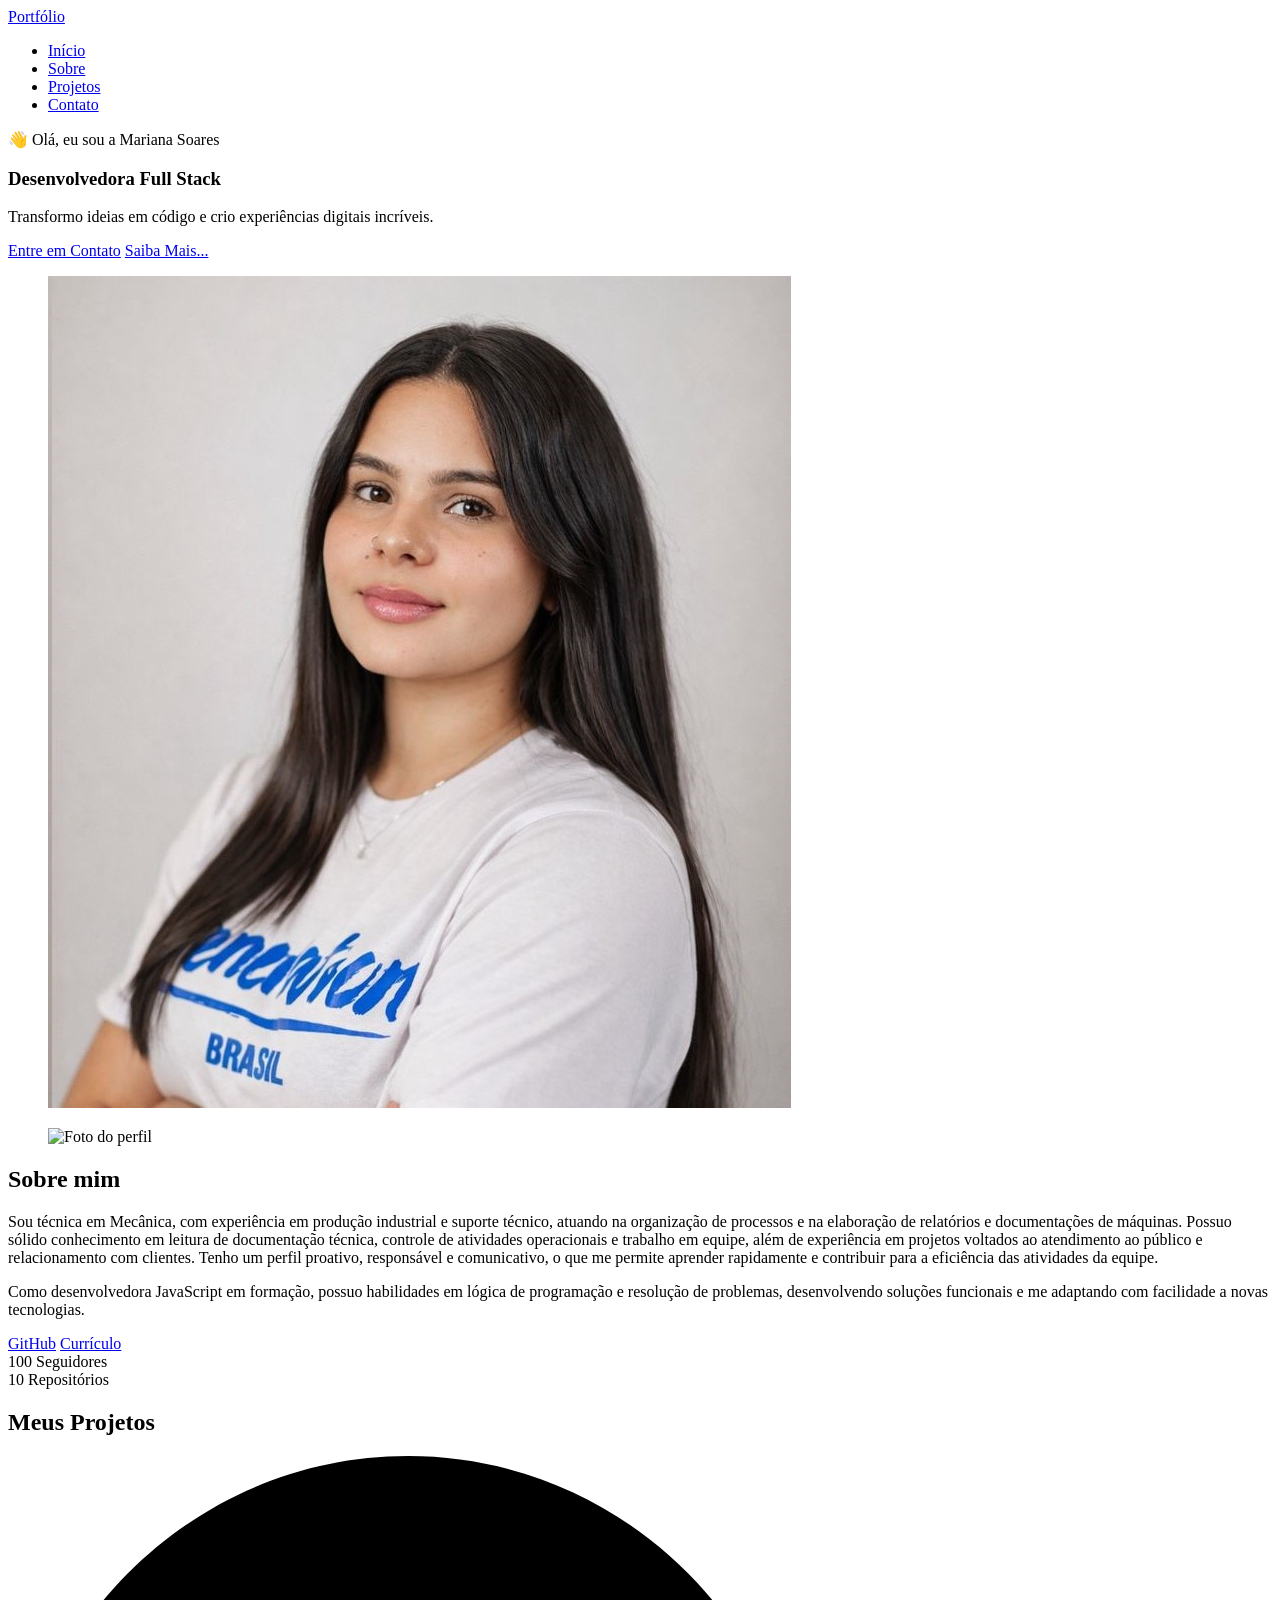
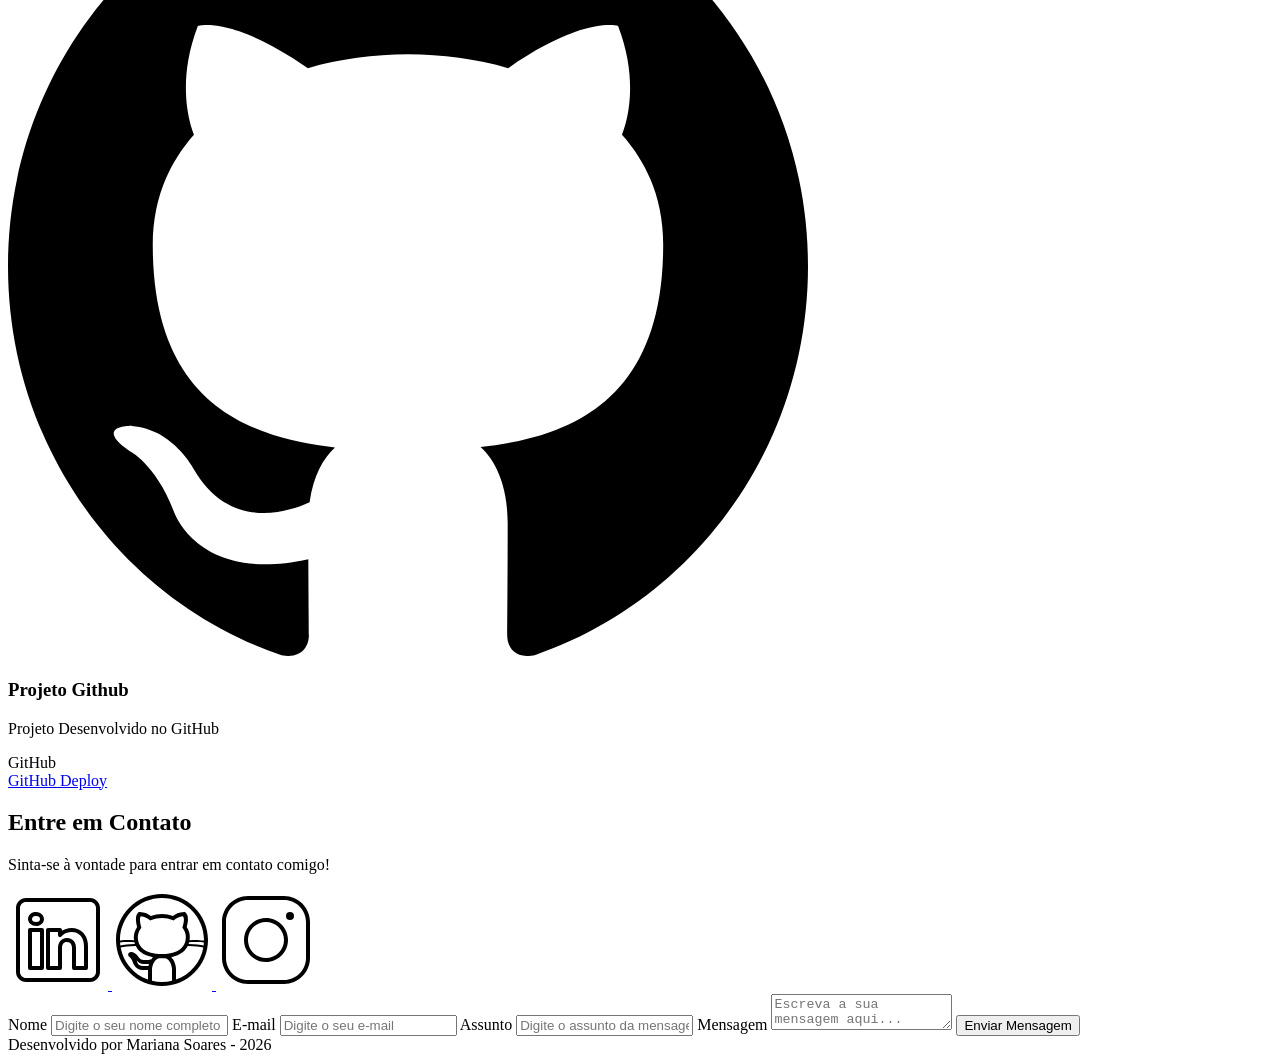
==== index.html @ 64eb54e9 "Portifólio 2026 - 24/04" ====
<!DOCTYPE html>
<html lang="pt-br">

<head>

    <meta charset="UTF-8">
    <meta name="viewport" content="width=device-width, initial-scale=1.0">
    <meta name="author" content="Mariana Soares">
    <meta name="description" content="Portfólio da Mariana Soares, 
                desenvolvedora Full Stack especializada em criar experiências 
                digitais incríveis. Conheça meus projetos e entre em contato.">
    <meta name="robots" content="index, follow">

    <link rel="icon" type="image/svg+xml" href="./assets/img/favicon.svg">

    <title>Portfólio Generation Brasil</title>
</head>

<body>
    <!-- Cabeçalho da Página (header) -->
    <header>

        <div class="menu-content">

            <!-- TÍTULO -->
            <a href="index.html" id="titulo">Portfólio</a>

            <!-- MENU -->
            <nav>
                <ul class="menu-list">
                    <li><a href="#hero">Início</a></li>
                    <li><a href="#about">Sobre</a></li>
                    <li><a href="#projects">Projetos</a></li>
                    <li><a href="#contact">Contato</a></li>
                </ul>
            </nav>

        </div>

    </header>

    <!-- Seção Principal da Página (main) -->
    <main>

        <!-- Seção de Boas vindas -->
        <section id="hero" class="section-container hero-container">

            <!-- BOAS VINDAS -->
            <article class="hero-content">

                <span>👋 Olá, eu sou a Mariana Soares</span>
                <h1>Desenvolvedora Full Stack</h1>
                <p>Transformo ideias em código e crio experiências digitais incríveis.</p>

                <div class="buttons-container">
                    <a href="#contact" class="botao">Entre em Contato</a>
                    <a href="#about" class="botao-outline">Saiba Mais...</a>
                </div>

            </article>

            <!-- IMAGEM -->
            <figure class="hero-image">
                <img src="assets/img/Mariana-Bootcamp.jpg" alt="Foto da autora." class="float-animation">
            </figure>

        </section>

        <!-- Seção Sobre o autor -->
        <section id="about" class="section-container about-container">

            <figure class="about-image">
                <img src="./assets/img/avatar_dev_man.svg" alt="Foto do perfil">
            </figure>

            <article class="about-content">
                <h2>Sobre mim</h2>
                <p>Sou técnica em Mecânica, com experiência em produção industrial e suporte técnico, 
                    atuando na organização de processos e na elaboração de relatórios e documentações de máquinas. 
                    Possuo sólido conhecimento em leitura de documentação técnica, controle de atividades operacionais 
                    e trabalho em equipe, além de experiência em projetos voltados ao atendimento ao público 
                    e relacionamento com clientes. Tenho um perfil proativo, responsável e comunicativo, o que me permite aprender rapidamente 
                    e contribuir para a eficiência das atividades da equipe. </p>
                <p>Como desenvolvedora JavaScript em formação, possuo habilidades em lógica de programação e resolução de problemas, 
                    desenvolvendo soluções funcionais e me adaptando com facilidade a novas tecnologias.</p>

                <div class="about-buttons-data">
                    <div class="buttons-container">
                        <a href="https://github.com/maariana-gen" target="_blank" class="botao">GitHub</a>
                        <a href="https://drive.google.com/file/d/15I9Diwo6S3_O7JIfQJbo1iw1NLDe_hj6/view?usp=sharing" target="_blank" class="botao-outline">Currículo</a>
                    </div>

                    <div class="data-container">
                        <div class="data-item">
                            <span class="data-number">100</span>
                            <span class="data-label">Seguidores</span>
                        </div>
                        <div class="data-item">
                            <span class="data-number">10</span>
                            <span class="data-label">Repositórios</span>
                        </div>
                    </div>
                </div>
            </article>

        </section>

        <!-- Seção Projetos do autor -->
        <section id="projects" class="section-container projects-container">
            <h2>Meus Projetos</h2>

            <!-- Swiper Container -->
            <div class="swiper projects-swiper">
                <div class="swiper-wrapper">
                    <div class="swiper-slide">

                        <article class="project-card">
                            <div class="project-image">
                                <img src="./assets/icons/languages/github.svg" alt="Ícone GitHub" />
                            </div>

                            <div class="project-content">
                                <h3>Projeto Github</h3>
                                <p>Projeto Desenvolvido no GitHub</p>
                                <div class="project-tags">
                                    <span class="tag">GitHub</span>
                                </div>
                                <div class="project-buttons">
                                    <a href="https://github.com/maariana-gen" target="_blank" class="botao botao-sm">
                                        GitHub
                                    </a>
                                    <a href="#" target="_blank" class="botao-outline botao-sm">
                                        Deploy
                                    </a>
                                </div>
                            </div>

                        </article>
                    </div>
                </div>

                <!-- Botões de navegação -->
                <div class="swiper-button-next"></div>
                <div class="swiper-button-prev"></div>

                <!-- Paginação -->
                <div class="swiper-pagination"></div>
            </div>
        </section>

        <!-- Seção Formulário de Contato e Redes Sociais -->
        <section id="contact" class="section-container contact-container">

            <!-- REDES SOCIAIS -->
            <article class="contact-info">
                <h2>Entre em Contato</h2>
                <p>Sinta-se à vontade para entrar em contato comigo!</p>

                <div class="social-container">
                    <a href="https://www.linkedin.com/in/mariana-de-oliveira-soares-66b500315?utm_source=share_via&utm_content=profile&utm_medium=member_ios" target="_blank" class="social-icon" aria-label="LinkedIn">
                        <img src="./assets/icons/social/linkedin.svg" alt="Link para o Linkedin">
                    </a>
                    <a href="https://github.com/maariana-gen" target="_blank" class="social-icon" aria-label="GitHub">
                        <img src="./assets/icons/social/github.svg" alt="Link para o GitHub">
                    </a>
                    <a href="#" target="_blank" class="social-icon" aria-label="Instagram">
                        <img src="./assets/icons/social/instagram.svg" alt="Link para o Instagram">
                    </a>
                </div>
            </article>

            <!-- FORMULÁRIO -->
            <form id="formulario">

                <label for="nome">Nome</label>
                <input id="nome" name="nome" type="text" placeholder="Digite o seu nome completo">
                <span id="erro-nome"></span>

                <label for="email">E-mail</label>
                <input id="email" name="email" type="text" placeholder="Digite o seu e-mail">
                <span id="erro-email"></span>

                <label for="assunto">Assunto</label>
                <input id="assunto" name="assunto" type="text" placeholder="Digite o assunto da mensagem">
                <span id="erro-assunto"></span>

                <label for="mensagem">Mensagem</label>
                <textarea id="mensagem" name="mensagem" placeholder="Escreva a sua mensagem aqui..."></textarea>
                <span id="erro-mensagem"></span>

                <button class="botao" type="submit">Enviar Mensagem</button>
            </form>

        </section>

    </main>

    <!-- Rodapé da Página (footer) -->
    <footer>
        Desenvolvido por Mariana Soares - 2026
    </footer>

</body>

</html>
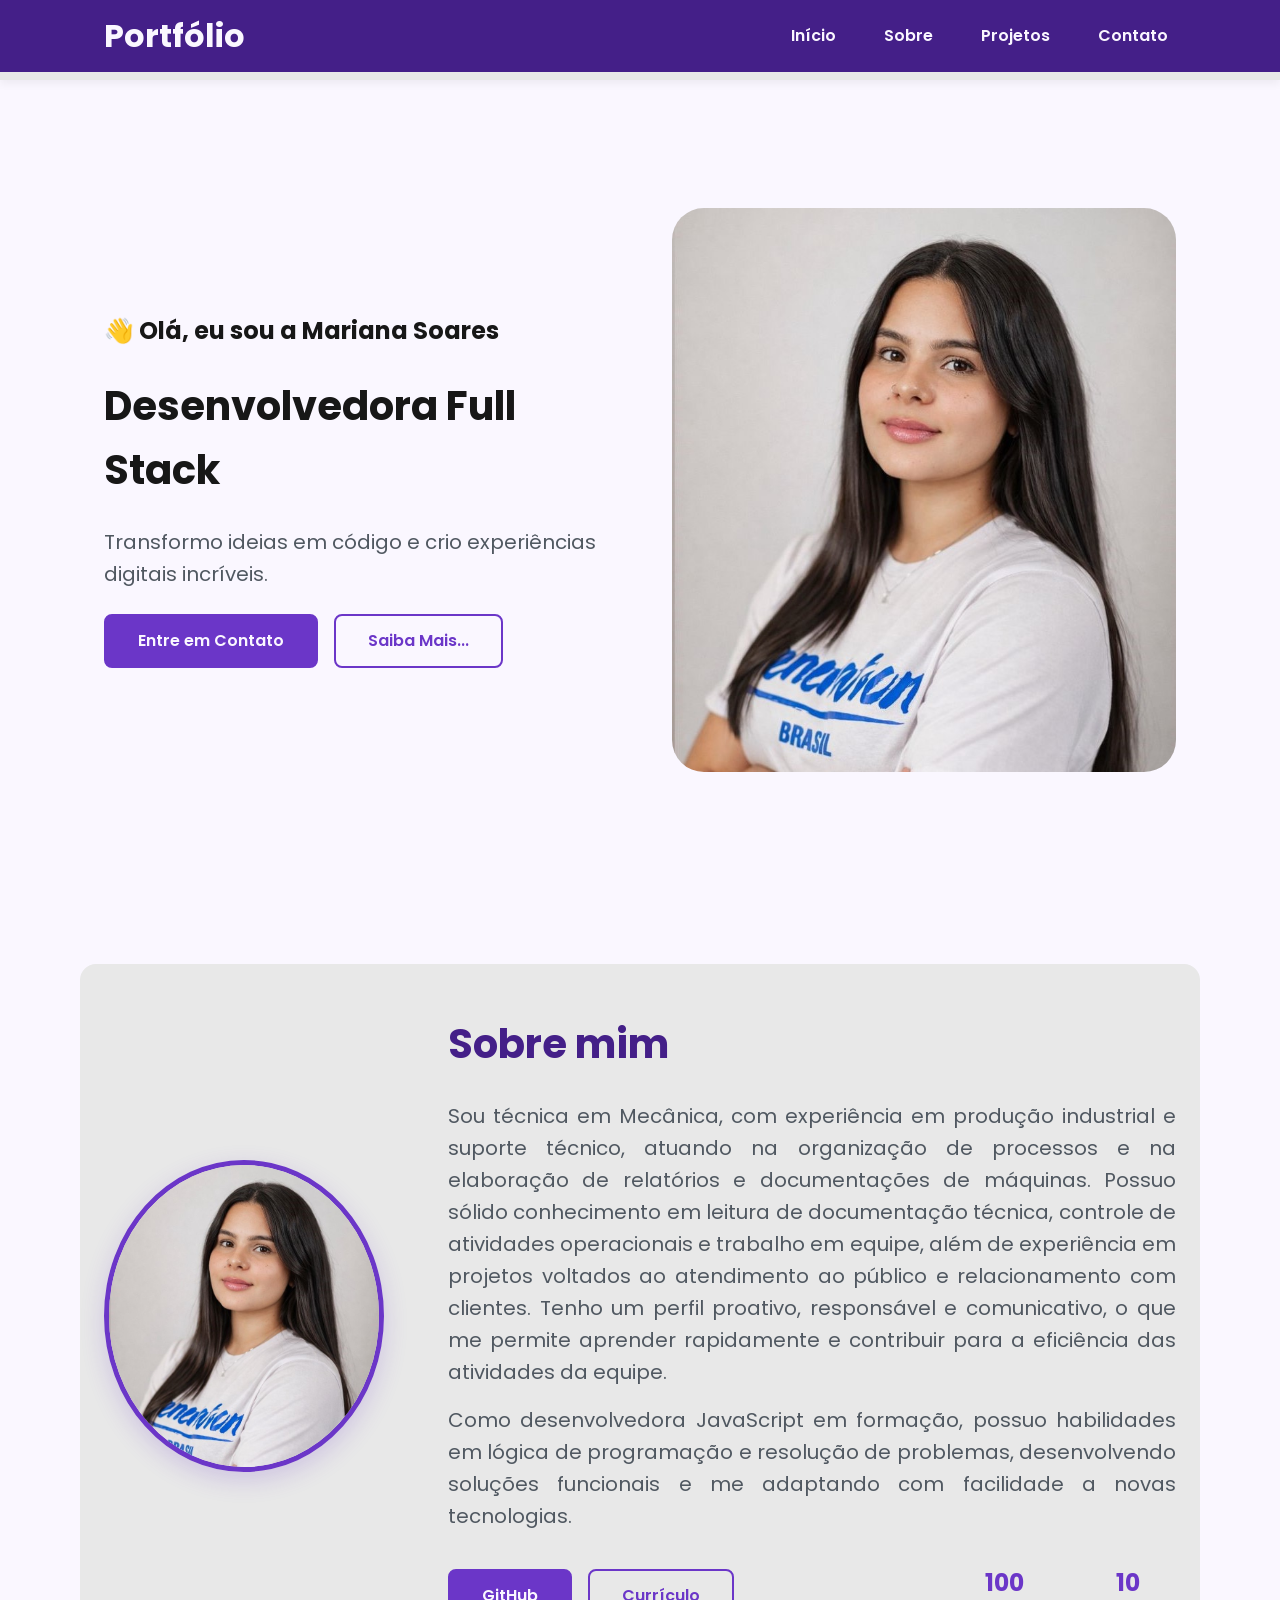
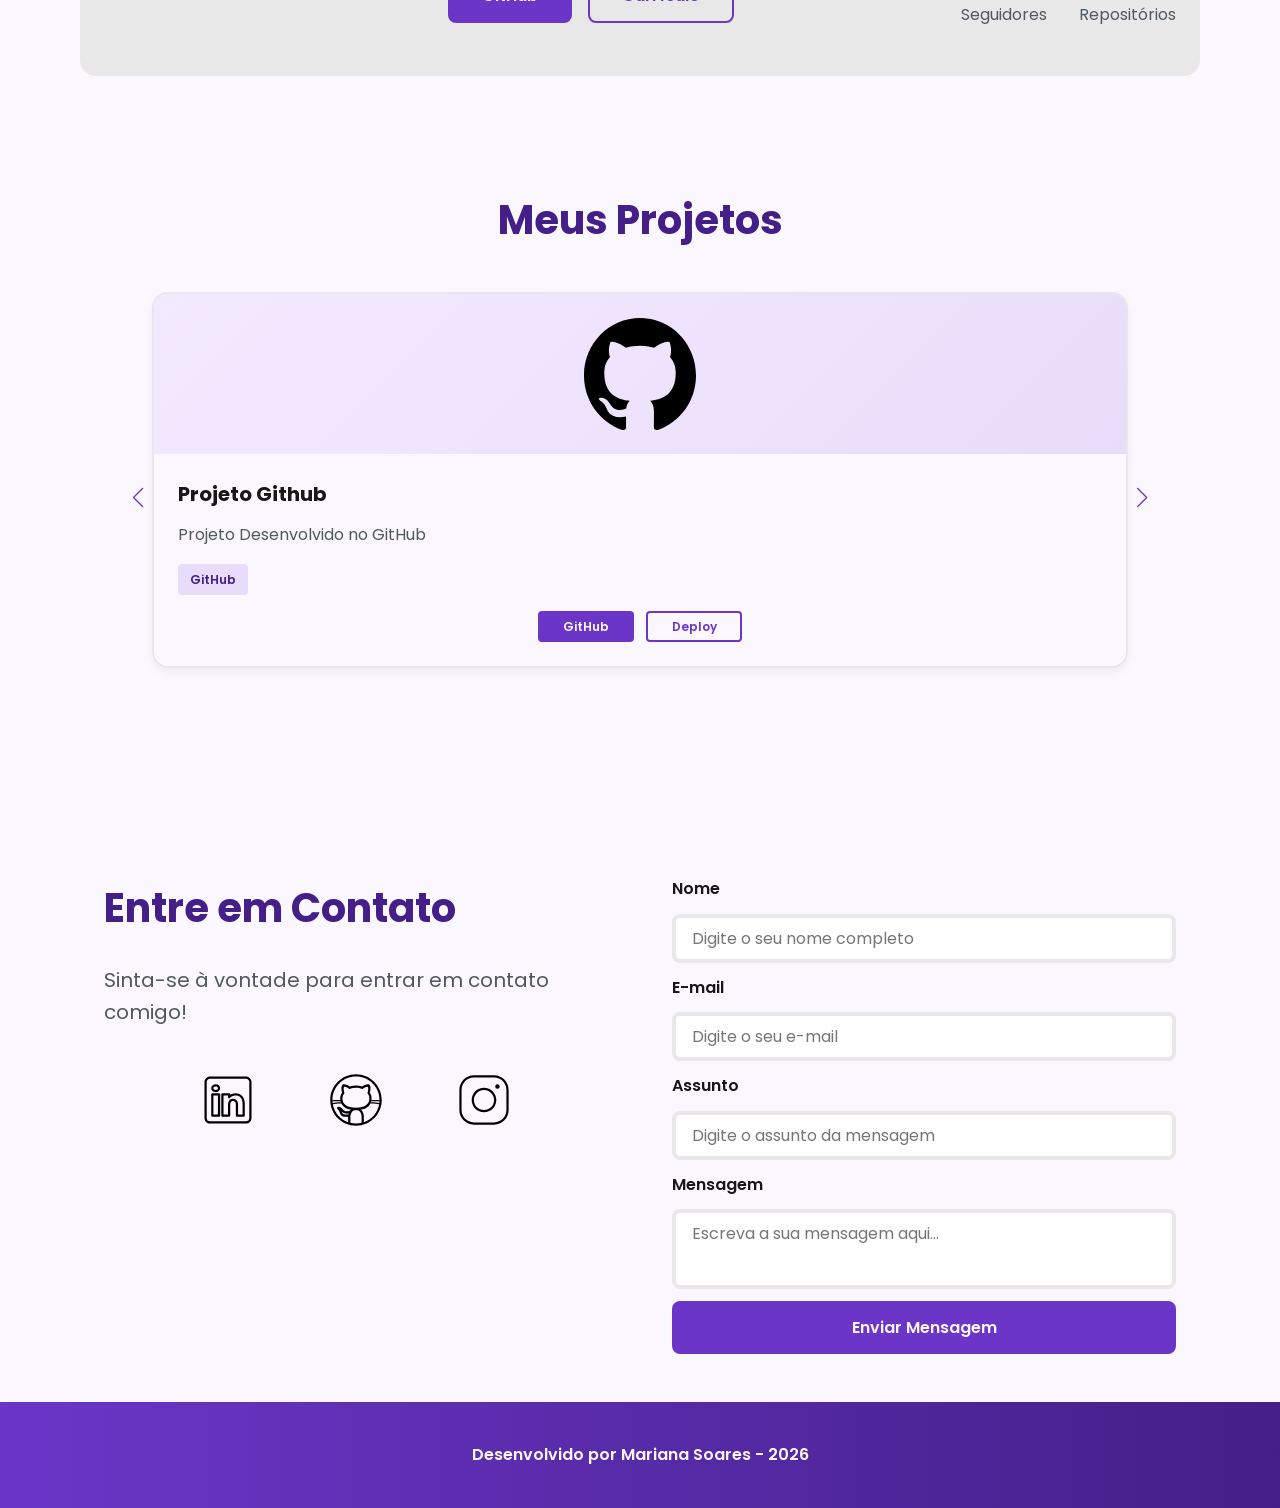
==== commit 0b5bc67d: "Implementação de CSS - 28/04" ====
--- a/index.html
+++ b/index.html
@@ -2,6 +2,13 @@
 <html lang="pt-br">
 
 <head>
+
+    <!-- Fontes do Google -->
+    <link rel="preconnect" href="https://fonts.googleapis.com">
+    <link rel="preconnect" href="https://fonts.gstatic.com" crossorigin>
+     
+    <!-- Fonte do Google - Poppins -->
+    <link href="https://fonts.googleapis.com/css2?family=Poppins&display=swap" rel="stylesheet">
 
     <meta charset="UTF-8">
     <meta name="viewport" content="width=device-width, initial-scale=1.0">
@@ -12,6 +19,12 @@
     <meta name="robots" content="index, follow">
 
     <link rel="icon" type="image/svg+xml" href="./assets/img/favicon.svg">
+
+    <!-- SWIPER CSS -->
+    <link rel="stylesheet" href="https://cdn.jsdelivr.net/npm/swiper@11/swiper-bundle.min.css"> 
+
+    <!-- Link para a Folha de Estilo da Página - CSS -->
+    <link rel="stylesheet" href="./assets/css/style.css">
 
     <title>Portfólio Generation Brasil</title>
 </head>
@@ -70,7 +83,7 @@
         <section id="about" class="section-container about-container">
 
             <figure class="about-image">
-                <img src="./assets/img/avatar_dev_man.svg" alt="Foto do perfil">
+                <img src="./assets/img/Mariana-Bootcamp.jpg" alt="Foto do perfil">
             </figure>
 
             <article class="about-content">
--- a/assets/css/style.css
+++ b/assets/css/style.css
@@ -0,0 +1,1031 @@
+/* RESET DO NAVEGADOR */
+* {
+    margin: 0;
+    padding: 0;
+    box-sizing: border-box;
+    font-family: 'Poppins', sans-serif;
+    font-weight: 400;
+    text-decoration: none;
+    outline: none;
+}
+
+/* VARIÁVEIS */
+:root {
+    /* Paleta de Cores - Purple */
+    --purple-50: #f4eaff;
+    --purple-100: #e9dcfa;
+    --purple-200: #cdb3f0;
+    --purple-300: #b186e5;
+    --purple-400: #9460db;
+    --purple-500: #6b36c8;
+    --purple-600: #5b2ca0;
+    --purple-700: #4c2177;
+    --purple-800: #441f88;
+    --purple-900: #2a0e4d;
+    --purple-950: #1a0730;
+
+    /* Cores Neutras */
+    --gray-200: #e8e8e8;
+    --gray-400: #505861;
+    --black: #171717;
+    --white: #FAF7FF;
+
+    /* Cores de Estado */
+    --error: #e63946;
+
+    /* Sombras */
+    --shadow-sm: 0 0.25rem 0.5rem rgba(0, 0, 0, 0.05);
+    --shadow-md: 0 0.25rem 0.75rem rgba(107, 54, 200, 0.3);
+    --shadow-lg: 0 0.5rem 1.5rem rgba(107, 54, 200, 0.2);
+
+    /* Espaçamentos */
+    --spacing-xs: 0.5rem;
+    --spacing-sm: 1rem;
+    --spacing-md: 1.5rem;
+    --spacing-lg: 2rem;
+    --spacing-xl: 3rem;
+    --spacing-2xl: 4rem;
+
+    /* Tamanhos de Fonte */
+    --text-sm: 0.75rem;
+    --text-base: 1rem;
+    --text-lg: 1.25rem;
+    --text-xl: 1.5rem;
+    --text-2xl: 2rem;
+    --text-3xl: 2.5rem;
+
+    /* Border Radius */
+    --radius-sm: 0.25rem;
+    --radius-md: 0.5rem;
+    --radius-lg: 1rem;
+    --radius-xl: 2rem;
+    --radius-full: 50%;
+
+    /* Animação Padrão */
+    --transition-default: all 0.3s ease;
+}
+
+/* CONFIGURAÇÕES BÁSICAS */
+html {
+    scroll-behavior: smooth;
+}
+
+body {
+    display: flex;
+    flex-direction: column;
+    min-height: 100vh;
+    background-color: var(--white);
+    line-height: 1.6;
+    color: var(--black);
+}
+
+main {
+    flex: 1;
+}
+
+/* SEÇÕES - BASE COMUM */
+.section-container {
+    max-width: 70rem;
+    margin: 0 auto;
+    padding: var(--spacing-xl) var(--spacing-md);
+    scroll-margin-top: 6rem;
+}
+
+/* BOTÕES */
+
+/* Container para botões*/
+.buttons-container {
+    display: flex;
+    gap: var(--spacing-sm);
+}
+
+/* Base comum para todos os botões*/
+.botao,
+.botao-outline {
+    display: inline-block;
+    padding: 0.75rem 2rem;
+    border: 0.15rem solid transparent;
+    border-radius: var(--radius-md);
+    font-size: var(--text-base);
+    font-weight: 600;
+    text-align: center;
+    cursor: pointer;
+    transition: var(--transition-default);
+}
+
+/* Botão preenchido (primário) */
+.botao {
+    border-color: var(--purple-500);
+    background-color: var(--purple-500);
+    color: var(--white);
+}
+
+.botao:hover {
+    border-color: var(--purple-800);
+    background-color: var(--purple-800);
+    box-shadow: var(--shadow-md);
+    transform: translateY(-0.25rem);
+}
+
+/* Botão outline (secundário) */
+.botao-outline {
+    border-color: var(--purple-500);
+    background-color: transparent;
+    color: var(--purple-500);
+}
+
+.botao-outline:hover {
+    border-color: var(--purple-500);
+    background-color: var(--purple-500);
+    color: var(--white);
+    transform: translateY(-0.25rem);
+}
+
+/* Modificador para botões pequenos (usado em projetos) */
+.botao.botao-sm,
+.botao-outline.botao-sm {
+    min-width: 6rem;
+    padding: 0.25rem var(--spacing-sm);
+    border-width: 0.125rem;
+    border-radius: 0.25rem;
+    font-size: var(--text-sm);
+}
+
+/* SEÇÃO HEADER - CABEÇALHO E MENU */
+header {
+    position: sticky;
+    top: 0;
+    z-index: 1000;
+    width: 100%;
+    height: 5rem;
+    border-bottom: var(--spacing-xs) solid var(--gray-200);
+    background-color: var(--purple-800);
+    box-shadow: var(--shadow-sm);
+}
+
+header a {
+    font-weight: 600;
+    color: var(--white);
+    transition: color 0.3s ease;
+}
+
+header a:hover {
+    color: var(--purple-100);
+}
+
+#titulo {
+    font-size: var(--text-2xl);
+    font-weight: 700;
+}
+
+.menu-content {
+    display: flex;
+    justify-content: space-between;
+    align-items: center;
+    max-width: 70rem;
+    height: 100%;
+    margin: 0 auto;
+    padding: 0 var(--spacing-md);
+}
+
+.menu-list {
+    display: flex;
+    gap: var(--spacing-lg);
+    list-style: none;
+}
+
+.menu-list a {
+    padding: var(--spacing-xs);
+}
+
+/* SEÇÃO HERO */
+.hero-container {
+    display: flex;
+    align-items: center;
+    gap: var(--spacing-2xl);
+    min-height: calc(100vh - 5rem);
+}
+
+.hero-content {
+    display: flex;
+    flex: 1;
+    flex-direction: column;
+    gap: var(--spacing-md);
+}
+
+.hero-content span {
+    font-size: var(--text-xl);
+    font-weight: 700;
+}
+
+.hero-content h1 {
+    font-size: var(--text-3xl);
+    font-weight: 700;
+}
+
+.hero-content p,
+.about-content p,
+.contact-info p {
+    font-size: var(--text-lg);
+    color: var(--gray-400);
+}
+
+.hero-image {
+    display: flex;
+    flex: 1;
+    justify-content: center;
+}
+
+.hero-image img {
+    width: 100%;
+    max-width: 100%;
+    border-radius: var(--radius-xl);
+}
+
+/* Animação flutuante */
+@keyframes float {
+    0%,
+    100% {
+        transform: translateY(0);
+    }
+
+    50% {
+        transform: translateY(-1.25rem);
+    }
+}
+
+.float-animation {
+    animation: float 3s ease-in-out infinite;
+}
+
+/* SEÇÃO ABOUT */
+.about-container {
+    display: flex;
+    align-items: center;
+    gap: var(--spacing-2xl);
+    margin: var(--spacing-2xl) auto;
+    border-radius: var(--radius-lg);
+    background-color: var(--gray-200);
+}
+
+.about-image {
+    flex: 0 0 17.5rem;
+}
+
+.about-image img {
+    width: 100%;
+    border: 0.35rem solid var(--purple-500);
+    border-radius: var(--radius-full);
+    box-shadow: var(--shadow-lg);
+}
+
+.about-content h2,
+.projects-container h2,
+.contact-info h2 {
+    margin-bottom: var(--spacing-md);
+    font-size: var(--text-3xl);
+    font-weight: 700;
+    color: var(--purple-800);
+}
+
+.about-content p {
+    margin-bottom: var(--spacing-sm);
+    text-align: justify;
+}
+
+.about-buttons-data {
+    display: flex;
+    justify-content: space-between;
+    align-items: center;
+    gap: var(--spacing-lg);
+    margin-top: var(--spacing-lg);
+}
+
+.about-buttons-data .botao {
+    margin-right: auto;
+}
+
+.data-container {
+    display: flex;
+    gap: var(--spacing-lg);
+    margin-top: 0;
+}
+
+.data-item {
+    display: flex;
+    flex-direction: column;
+    align-items: center;
+}
+
+.data-number {
+    font-size: var(--text-xl);
+    font-weight: 700;
+    text-align: center;
+    color: var(--purple-500);
+}
+
+.data-label {
+    font-size: var(--text-base);
+    text-align: center;
+    color: var(--gray-400);
+}
+
+/* SEÇÃO PROJECTS */
+.projects-container {
+    scroll-margin-top: 3rem;
+    margin: var(--spacing-2xl) auto;
+    text-align: center;
+}
+
+.projects-swiper {
+    position: relative;
+    width: 100%;
+    padding: var(--spacing-sm) var(--spacing-xl) var(--spacing-xl);
+    overflow: hidden;
+}
+
+/* Card de projetos */
+.project-card {
+    display: flex;
+    flex-direction: column;
+    width: 100%;
+    height: 100%;
+    border: 0.15rem solid var(--gray-200);
+    border-radius: var(--radius-lg);
+    background-color: var(--white);
+    box-shadow: var(--shadow-sm);
+    overflow: hidden;
+    transition: var(--transition-default);
+}
+
+.project-card:hover {
+    box-shadow: var(--shadow-lg);
+}
+
+.project-image {
+    display: flex;
+    align-items: center;
+    justify-content: center;
+    width: 100%;
+    height: 10rem;
+    background: linear-gradient(135deg, var(--purple-50) 0%, var(--purple-100) 100%);
+}
+
+.project-image img {
+    width: 75%;
+    height: 75%;
+    max-width: 7rem;
+    max-height: 7rem;
+    object-fit: contain;
+    transition: transform 0.3s ease;
+}
+
+.project-content {
+    display: flex;
+    flex: 1;
+    flex-direction: column;
+    padding: var(--spacing-md);
+    text-align: left;
+}
+
+.project-content h3 {
+    margin-bottom: 0.75rem;
+    font-size: var(--text-lg);
+    font-weight: 700;
+}
+
+.project-content p {
+    flex: 1;
+    margin-bottom: var(--spacing-sm);
+    font-size: var(--text-base); 
+    color: var(--gray-400);
+}
+
+/* Tags de Tecnologias */
+.project-tags {
+    display: flex;
+    flex-wrap: wrap;
+    gap: var(--spacing-xs);
+}
+
+.tag {
+    padding: 0.375rem 0.75rem;
+    border-radius: var(--radius-sm);
+    background-color: var(--purple-100);
+    font-size: var(--text-sm);
+    font-weight: 600;
+    color: var(--purple-800);
+}
+
+/* Container - Botões do Card */
+.project-buttons {
+    display: flex;
+    justify-content: center;
+    align-items: center;
+    gap: 0.75rem;
+    margin-top: var(--spacing-sm);
+}
+
+/* SEÇÃO PROJECTS - CARROSSEL (SWIPER) */
+.swiper-wrapper {
+    align-items: stretch;
+}
+
+.swiper-slide {
+    display: flex;
+    height: auto;
+}
+
+/* Botões do Swiper (navegação) */
+.swiper-button-next,
+.swiper-button-prev {
+    width: 3rem;
+    height: 3rem;
+}
+
+.swiper-button-next:after,
+.swiper-button-prev:after {
+    font-size: var(--text-lg);
+    color: var(--purple-500);
+}
+
+.swiper-button-next:hover:after,
+.swiper-button-prev:hover:after {
+    color: var(--purple-800);
+}
+
+/* Indicadores de paginação */
+.swiper-pagination-bullet {
+    width: 0.75rem;
+    height: 0.75rem;
+    background-color: var(--gray-200);
+    opacity: 1;
+}
+
+.swiper-pagination-bullet-active {
+    width: var(--spacing-lg);
+    border-radius: var(--radius-sm);
+    background-color: var(--purple-500);
+}
+
+/* SEÇÃO CONTACT */
+.contact-container {
+    display: grid;
+    grid-template-columns: 1fr 1fr;
+    gap: var(--spacing-2xl);
+}
+
+/* Redes Sociais */
+.contact-info h2 {
+    margin-bottom: var(--spacing-md);
+}
+
+.contact-info p {
+    margin-bottom: var(--spacing-lg);
+}
+
+.social-container {
+    display: flex;
+    justify-content: center;
+    gap: var(--spacing-xl);
+}
+
+.social-icon {
+    width: 5rem;
+    height: 5rem;
+    padding: 0.75rem;
+    border-radius: var(--radius-md);
+    transition: var(--transition-default);
+}
+
+.social-icon img {
+    width: 100%;
+    filter: brightness(0) saturate(100%);
+    transition: filter 0.3s ease;
+}
+
+.social-icon:hover img {
+    filter: brightness(0) 
+            saturate(100%) 
+            invert(42%) 
+            sepia(93%) 
+            saturate(1352%) 
+            hue-rotate(243deg) 
+            brightness(79%) 
+            contrast(91%);
+}
+
+/* Formulário */
+form {
+    display: flex;
+    flex-direction: column;
+    gap: 0.75rem;
+}
+
+form label {
+    font-size: var(--text-base);
+    font-weight: 600;
+}
+
+form input,
+form textarea {
+    width: 100%;
+    padding: 0.5rem var(--spacing-sm);
+    border: 0.25rem solid var(--gray-200);
+    border-radius: var(--radius-md);
+    font-family: inherit;
+    font-size: var(--text-base);
+    transition: border-color 0.3s ease;
+}
+
+form input:focus,
+form textarea:focus {
+    border-color: var(--purple-500);
+    outline: none;
+}
+
+form textarea {
+    min-height: 5rem;
+    resize: none;
+}
+
+form span {
+    margin-top: -0.75rem;
+    font-size: var(--text-sm);
+    color: var(--error);
+}
+
+/* SEÇÃO FOOTER - RODAPÉ */
+footer {
+    padding: 2.5rem;
+    background: linear-gradient(to right, var(--purple-500), var(--purple-800));
+    font-weight: 600;
+    text-align: center;
+    color: var(--white);
+}
+
+/* PÁGINA SUCCESS */
+.success-container {
+    display: flex;
+    flex-direction: column;
+    justify-content: center;
+    align-items: center;
+    width: 100%;
+    min-height: calc(100vh - 12.5rem);
+    padding: var(--spacing-xl) var(--spacing-md);
+}
+
+.success-content {
+    display: flex;
+    flex-direction: column;
+    align-items: center;
+    gap: var(--spacing-md);
+    max-width: 37.5rem;
+    text-align: center;
+}
+
+.success-content h1 {
+    font-size: var(--text-3xl);
+    font-weight: 700;
+    color: var(--purple-800);
+}
+
+.success-content h2 {
+    font-size: var(--text-lg);
+    color: var(--gray-400);
+}
+
+.success-icon {
+    display: flex;
+    align-items: center;
+    justify-content: center;
+    width: 7.5rem;
+    height: 7.5rem;
+    border-radius: var(--radius-full);
+    background-color: var(--purple-100);
+}
+
+.success-icon img {
+    width: 6rem;
+    height: 6rem;
+    filter: brightness(0) 
+            saturate(100%) 
+            invert(11%) 
+            sepia(69%) 
+            saturate(3759%) 
+            hue-rotate(256deg) 
+            brightness(101%) 
+            contrast(96%);
+}
+
+/* RESPONSIVIDADE - TABLETS (até 1024px) */
+
+@media screen and (max-width: 1024px) {
+   
+    /* Layout */
+    .section-container {
+        padding: var(--spacing-lg) var(--spacing-md);
+    }
+
+    /* Tipografia */
+    .section-container h1 {
+        font-size: var(--text-3xl);
+    }
+
+    .section-container h2 {
+        font-size: var(--text-2xl);
+    }
+
+    .section-container p  {
+        font-size: var(--text-base);
+    }
+
+    .section-container span {
+        font-size: var(--text-lg);
+    }
+
+    .success-content h1 {
+        font-size: var(--text-3xl);
+    }
+
+    .success-content h2 {
+        font-size: var(--text-lg); 
+    }
+
+    /* Header */
+    #titulo {
+        font-size: var(--text-xl); 
+    }
+
+    /* Header - Oculta menu em telas pequenas */
+    @media (max-width: 768px) {
+        .menu-list {
+            display: none;
+        }
+    }
+
+    /* Hero */
+    .hero-container {
+        flex-direction: column-reverse;
+        gap: var(--spacing-lg);
+        min-height: 60vh;
+        text-align: center;
+    }
+
+    .hero-content,
+    .hero-image {
+        width: 90%;
+    }
+
+    .hero-image img {
+        object-fit: cover;
+    }
+
+    .buttons-container {
+        justify-content: center;
+        width: 100%;
+    }
+
+    .hero-container .botao,
+    .hero-container .botao-outline {
+        padding: 0.75rem 1.5rem;
+        font-size: var(--text-base);
+        white-space: nowrap;
+    }
+
+    /* About */
+    .about-container {
+        flex-direction: column;
+        gap: var(--spacing-md);
+        margin: var(--spacing-lg);
+        padding: var(--spacing-lg);
+    }
+
+    .about-image {
+        flex: 0 0 auto;
+        width: 100%;
+        display: flex;
+        justify-content: center;
+    }
+
+    .about-image img {
+        max-width: 16rem;
+        width: 100%;
+    }
+
+    .about-content {
+        width: 100%;
+    }
+
+    .about-buttons-data {
+        flex-direction: column;
+        gap: var(--spacing-md);
+        align-items: stretch;
+    }
+
+    .about-buttons-data .botao {
+        margin-right: 0;
+    }
+
+    .data-container {
+        justify-content: center;
+        width: 100%;
+    }
+
+    /* Projects */
+    .projects-container {
+        margin: var(--spacing-lg) auto 0;
+    }
+
+    .projects-swiper {
+        margin: 0;
+        padding: var(--spacing-sm) var(--spacing-lg) 2.5rem;
+    }
+
+    .project-card {
+        width: 100%;
+        height: 30rem;
+        min-height: 30rem;
+        max-height: 30rem;
+        max-width: 100%;
+    }
+
+    .project-content {
+        display: flex;
+        flex-direction: column;
+        justify-content: space-between;
+        height: 100%;
+    }
+
+    .project-content p {
+        flex: 1;
+        overflow: hidden;
+    }
+
+    .project-tags {
+        min-height: 2.5rem;
+        align-items: flex-start;
+    }
+
+    .swiper-wrapper {
+        align-items: stretch;
+    }
+
+    .swiper-slide {
+        display: flex;
+        justify-content: center;
+        align-items: stretch;
+        height: auto;
+    }
+
+    .swiper-button-next,
+    .swiper-button-prev {
+        display: none;
+    }
+
+    /* Contact */
+    .contact-container {
+        grid-template-columns: 1fr;
+        gap: var(--spacing-lg);
+        width: 90%;
+        margin: 0 auto;
+    }
+
+    /* Success Page */
+    .success-container {
+        padding: var(--spacing-xl) var(--spacing-md);
+        min-height: calc(100vh - 10rem);
+    }
+
+    .success-content {
+        gap: var(--spacing-lg);
+        max-width: 35rem;
+    }
+
+    .success-icon {
+        width: 6rem;
+        height: 6rem;
+    }
+
+    .success-icon img {
+        width: 5rem;
+        height: 5rem;
+    }
+}
+
+/* ========================================
+   RESPONSIVIDADE - MOBILE (até 480px)
+======================================== */
+
+@media screen and (max-width: 480px) {
+
+    /* Layout */
+    .section-container {
+        padding: var(--spacing-md) var(--spacing-sm);
+    }
+
+    /* Tipografia Mobile */
+    .section-container h1 {
+        font-size: var(--text-xl);
+    }
+
+    .section-container h2 {
+        font-size: var(--text-xl);
+    }
+
+    .section-container p {
+        font-size: var(--text-base);
+    }
+
+    .section-container span {
+        font-size: var(--text-lg);
+    }
+
+    .success-content h1 {
+        font-size: var(--text-xl);
+    }
+
+    .success-content h2 {
+        font-size: var(--text-base);
+    }
+
+    /* Header */
+    #titulo {
+        font-size: var(--text-xl);
+    }
+
+    .menu-list {
+        display: none;
+    }
+
+    /* Hero */
+    .hero-container {
+        gap: var(--spacing-sm);
+    }
+
+    .hero-content {
+        gap: var(--spacing-xs);
+        width: 100%;
+    }
+
+    .buttons-container {
+        flex-direction: column;
+        gap: 0.75rem;
+        width: 100%;
+    }
+
+    .buttons-container .botao,
+    .buttons-container .botao-outline {
+        width: 100%;
+    }
+
+    .hero-container .botao,
+    .hero-container .botao-outline {
+        padding: 0.75rem 1rem;
+        font-size: var(--text-base);
+        white-space: nowrap;
+    }
+
+    .hero-image {
+        width: 100%;
+    }
+
+    .hero-image img {
+        max-width: 20rem;
+    }
+
+    /* About */
+    .about-container {
+        margin: var(--spacing-lg) 0.5rem;
+        padding: var(--spacing-md);
+    }
+
+    .about-image img {
+        max-width: 14rem;
+    }
+
+    .about-buttons-data .botao,
+    .about-buttons-data .botao-outline {
+        width: 100%;
+        padding: 0.75rem var(--spacing-lg);
+        font-size: var(--text-base);
+        text-align: center;
+    }
+
+    .data-number {
+        font-size: var(--text-lg);
+    }
+
+    .data-label {
+        font-size: var(--text-sm);
+    }
+
+    /* Projects */
+    .projects-container {
+        margin: var(--spacing-lg) auto 0;
+    }
+
+    .projects-swiper {
+        position: relative;
+        margin: 0;
+        padding: var(--spacing-sm) 0 2rem 0;
+        overflow: visible;
+    }
+
+    .project-card {
+        width: 100%;
+        height: 20rem;
+        max-width: 20rem;
+    }
+
+    .project-image {
+        height: 10rem;
+    }
+
+    .project-content {
+        padding: var(--spacing-md);
+    }
+
+    .project-content h3 {
+        font-size: var(--text-lg);
+    }
+
+    .project-content p {
+        font-size: var(--text-base);
+    }
+
+    /* Contact */
+    .contact-container {
+        width: 100%;
+    }
+
+    .contact-info p {
+        margin-bottom: var(--spacing-md);
+    }
+
+    .social-container {
+        flex-wrap: wrap;
+        gap: var(--spacing-lg);
+        margin-bottom: var(--spacing-xs);
+    }
+
+    .social-icon {
+        width: 4rem;
+        height: 4rem;
+    }
+
+    /* Formulário */
+    form {
+        gap: var(--spacing-sm);
+    }
+
+    form label {
+        font-size: var(--text-base);
+    }
+
+    form input,
+    form textarea {
+        padding: 0.75rem;
+        font-size: var(--text-base);
+    }
+
+    form button {
+        padding: 0.75rem var(--spacing-md);
+        font-size: var(--text-base);
+    }
+
+    /* Footer */
+    footer {
+        padding: var(--spacing-md) var(--spacing-sm);
+        font-size: var(--text-sm);
+    }
+    
+    /* Success Page */
+    .success-container {
+        padding: var(--spacing-lg) var(--spacing-sm);
+        min-height: calc(100vh - 8rem);
+    }
+
+    .success-content {
+        gap: var(--spacing-md);
+        max-width: 100%;
+        padding: 0 var(--spacing-sm);
+    }
+
+    .success-icon {
+        width: 5rem;
+        height: 5rem;
+    }
+
+    .success-icon img {
+        width: 4rem;
+        height: 4rem;
+    }
+
+    .success-content .botao {
+        width: 100%;
+        max-width: 20rem;
+        padding: 0.75rem var(--spacing-lg);
+    }
+
+}
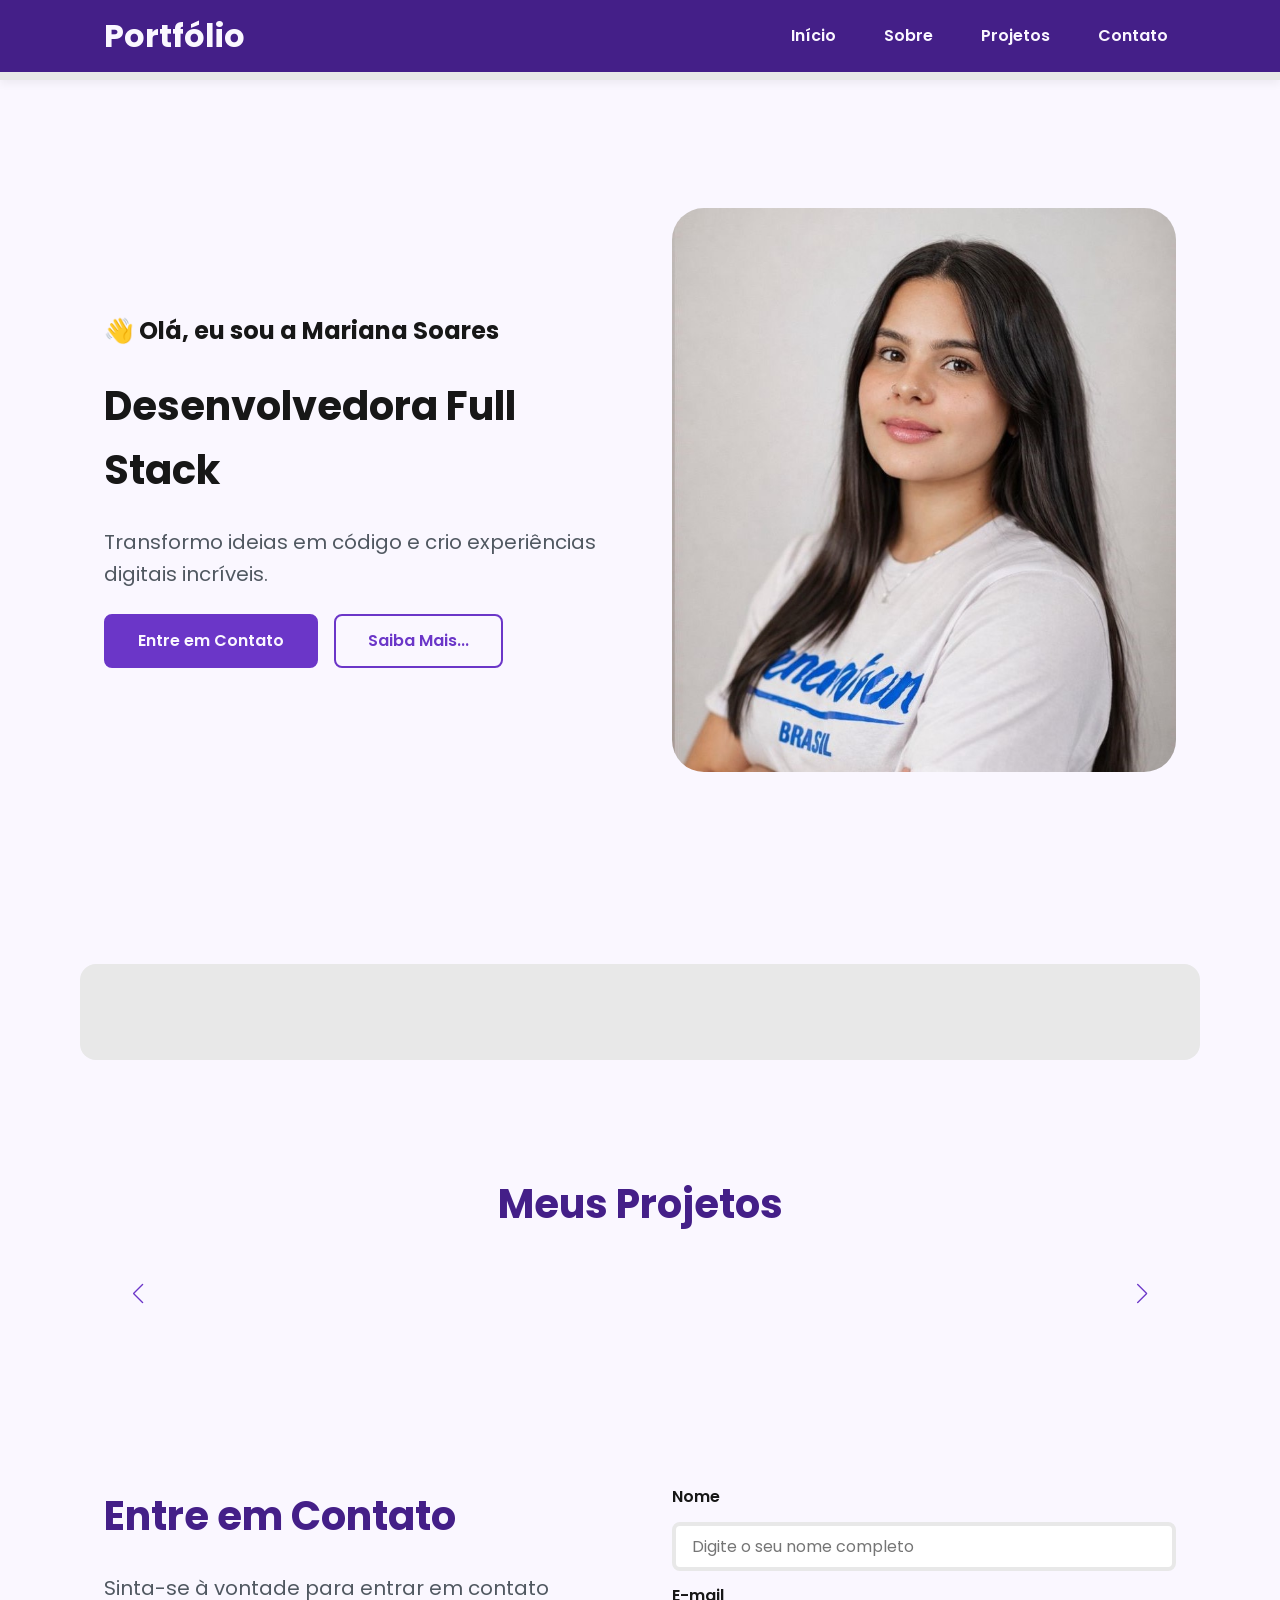
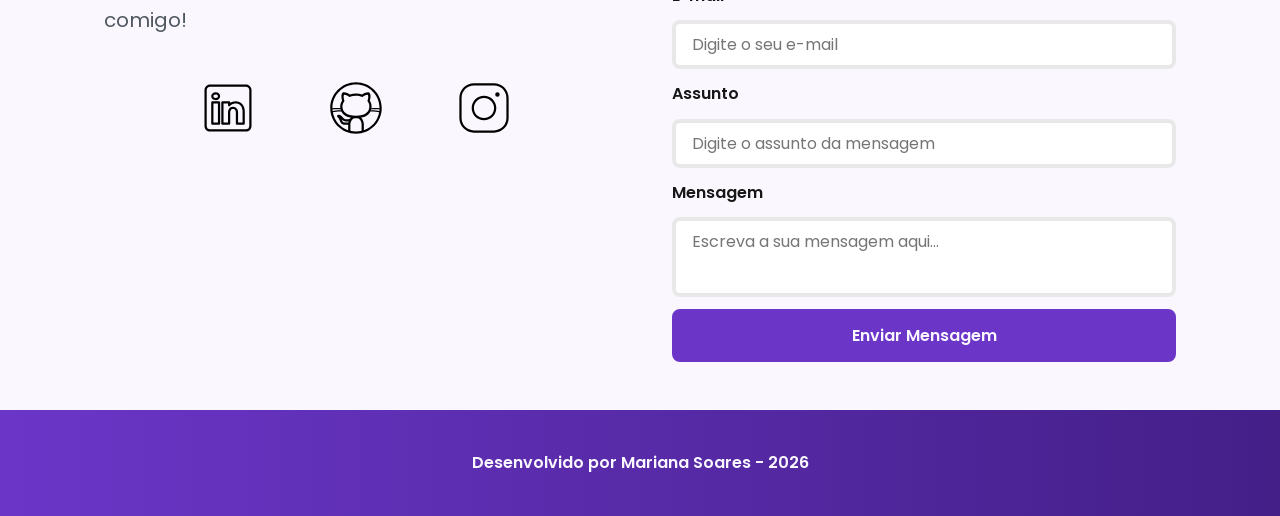
==== commit 4cd2ec32: "Implementação de JS - 30/04" ====
--- a/index.html
+++ b/index.html
@@ -82,40 +82,6 @@
         <!-- Seção Sobre o autor -->
         <section id="about" class="section-container about-container">
 
-            <figure class="about-image">
-                <img src="./assets/img/Mariana-Bootcamp.jpg" alt="Foto do perfil">
-            </figure>
-
-            <article class="about-content">
-                <h2>Sobre mim</h2>
-                <p>Sou técnica em Mecânica, com experiência em produção industrial e suporte técnico, 
-                    atuando na organização de processos e na elaboração de relatórios e documentações de máquinas. 
-                    Possuo sólido conhecimento em leitura de documentação técnica, controle de atividades operacionais 
-                    e trabalho em equipe, além de experiência em projetos voltados ao atendimento ao público 
-                    e relacionamento com clientes. Tenho um perfil proativo, responsável e comunicativo, o que me permite aprender rapidamente 
-                    e contribuir para a eficiência das atividades da equipe. </p>
-                <p>Como desenvolvedora JavaScript em formação, possuo habilidades em lógica de programação e resolução de problemas, 
-                    desenvolvendo soluções funcionais e me adaptando com facilidade a novas tecnologias.</p>
-
-                <div class="about-buttons-data">
-                    <div class="buttons-container">
-                        <a href="https://github.com/maariana-gen" target="_blank" class="botao">GitHub</a>
-                        <a href="https://drive.google.com/file/d/15I9Diwo6S3_O7JIfQJbo1iw1NLDe_hj6/view?usp=sharing" target="_blank" class="botao-outline">Currículo</a>
-                    </div>
-
-                    <div class="data-container">
-                        <div class="data-item">
-                            <span class="data-number">100</span>
-                            <span class="data-label">Seguidores</span>
-                        </div>
-                        <div class="data-item">
-                            <span class="data-number">10</span>
-                            <span class="data-label">Repositórios</span>
-                        </div>
-                    </div>
-                </div>
-            </article>
-
         </section>
 
         <!-- Seção Projetos do autor -->
@@ -125,31 +91,6 @@
             <!-- Swiper Container -->
             <div class="swiper projects-swiper">
                 <div class="swiper-wrapper">
-                    <div class="swiper-slide">
-
-                        <article class="project-card">
-                            <div class="project-image">
-                                <img src="./assets/icons/languages/github.svg" alt="Ícone GitHub" />
-                            </div>
-
-                            <div class="project-content">
-                                <h3>Projeto Github</h3>
-                                <p>Projeto Desenvolvido no GitHub</p>
-                                <div class="project-tags">
-                                    <span class="tag">GitHub</span>
-                                </div>
-                                <div class="project-buttons">
-                                    <a href="https://github.com/maariana-gen" target="_blank" class="botao botao-sm">
-                                        GitHub
-                                    </a>
-                                    <a href="#" target="_blank" class="botao-outline botao-sm">
-                                        Deploy
-                                    </a>
-                                </div>
-                            </div>
-
-                        </article>
-                    </div>
                 </div>
 
                 <!-- Botões de navegação -->
@@ -183,7 +124,10 @@
             </article>
 
             <!-- FORMULÁRIO -->
-            <form id="formulario">
+            <form id="formulario" action="https://formsubmit.co/06b5f8adf1a1b8326518b7daae6ab5cd" method="POST">
+
+                <input type="hidden" name="_next" value="http://localhost:5500/success.html">
+                <input type="hidden" name="_captcha" value="false">
 
                 <label for="nome">Nome</label>
                 <input id="nome" name="nome" type="text" placeholder="Digite o seu nome completo">
@@ -213,6 +157,11 @@
         Desenvolvido por Mariana Soares - 2026
     </footer>
 
+    <!-- SWIPER JS -->
+    <script src="https://cdn.jsdelivr.net/npm/swiper@11/swiper-bundle.min.js"></script>
+
+    <!-- Script JavaScript-->
+    <script src="assets/js/script.js"></script>
+
 </body>
-
 </html>
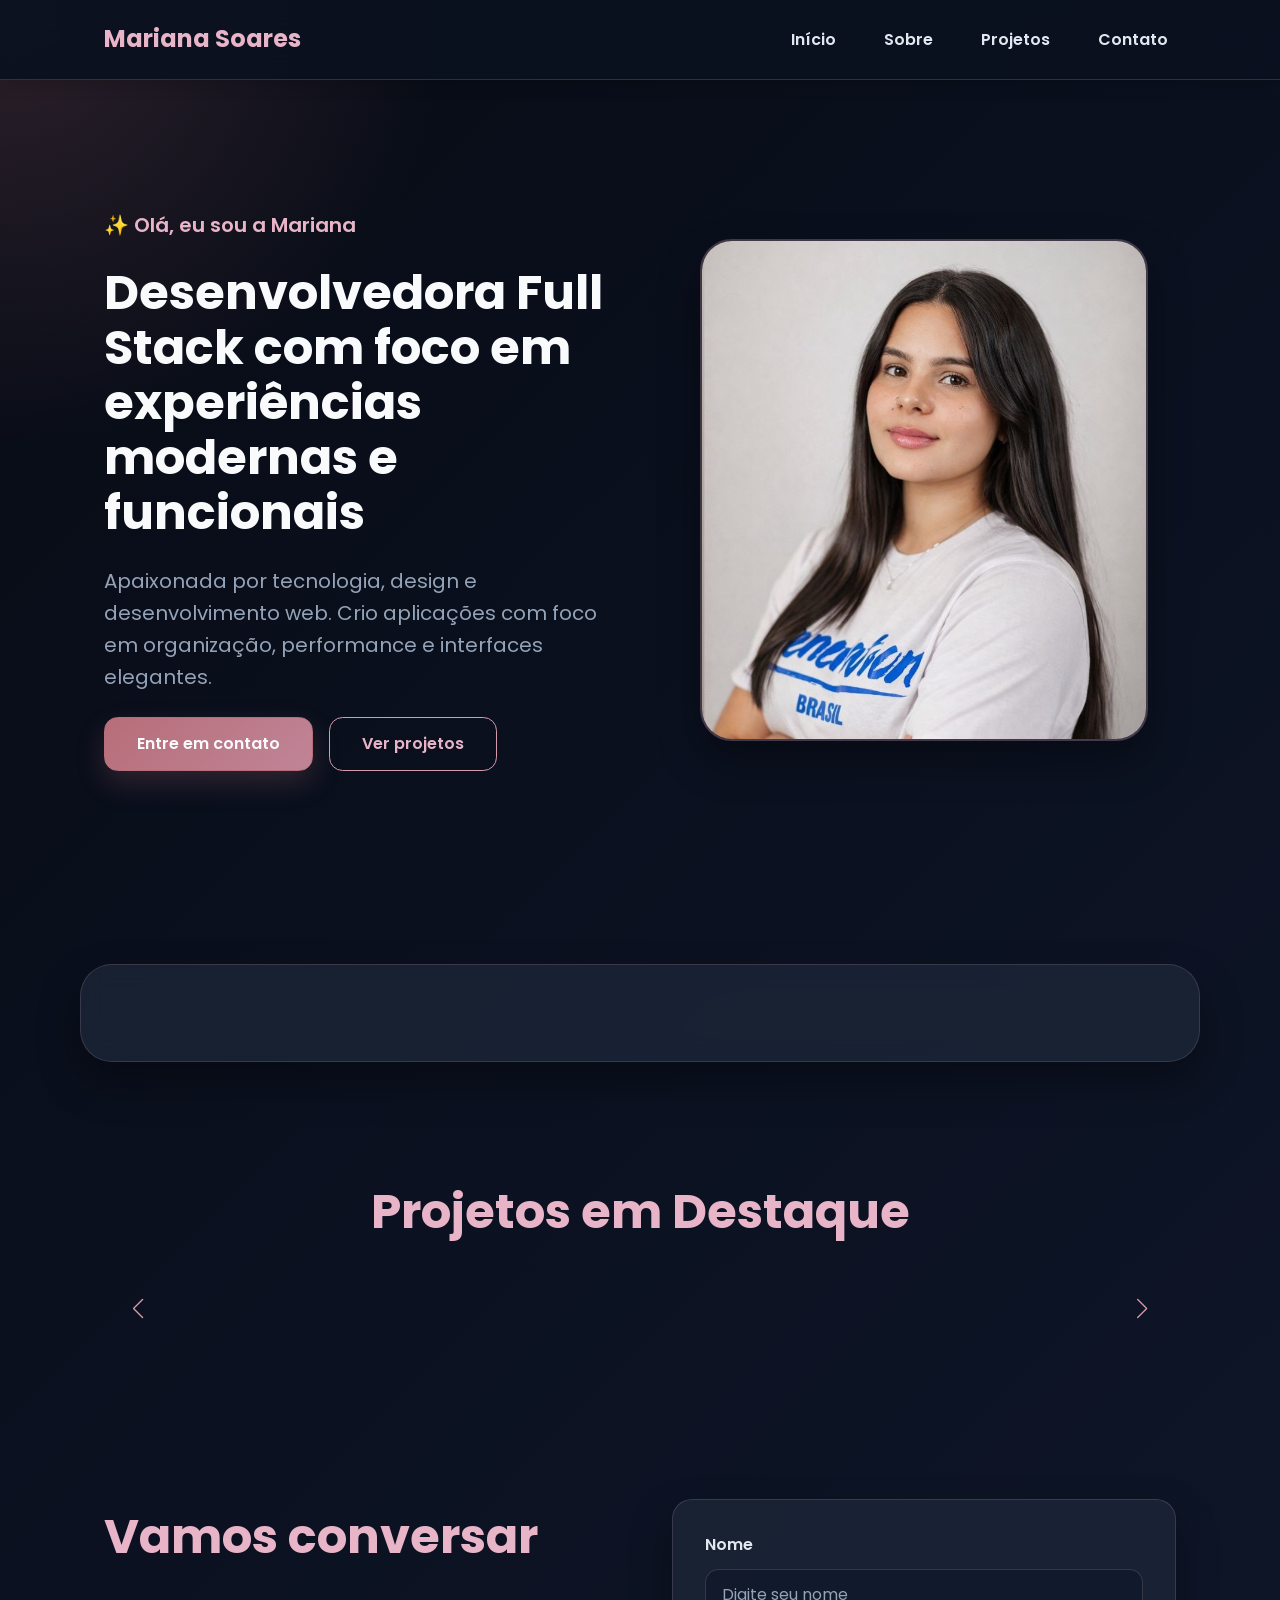
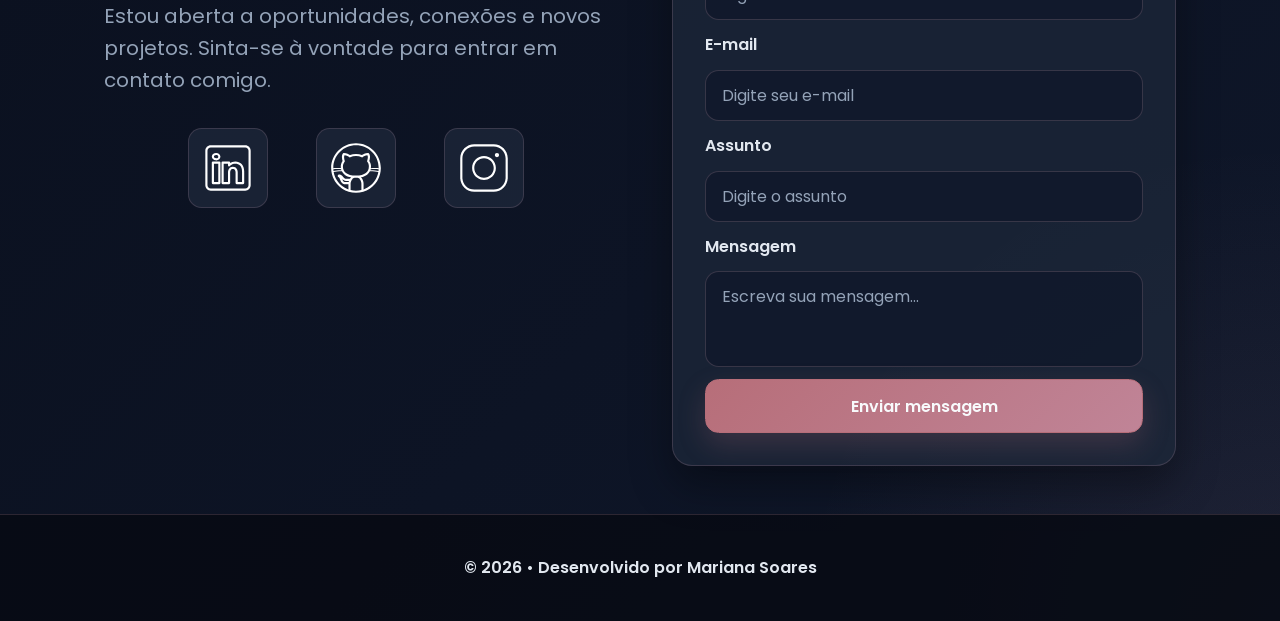
==== commit 5c4a0d1e: "Nova identidade visual do portfólio" ====
--- a/index.html
+++ b/index.html
@@ -6,37 +6,42 @@
     <!-- Fontes do Google -->
     <link rel="preconnect" href="https://fonts.googleapis.com">
     <link rel="preconnect" href="https://fonts.gstatic.com" crossorigin>
-     
-    <!-- Fonte do Google - Poppins -->
-    <link href="https://fonts.googleapis.com/css2?family=Poppins&display=swap" rel="stylesheet">
+
+    <!-- Fonte -->
+    <link href="https://fonts.googleapis.com/css2?family=Poppins:wght@300;400;500;600;700&display=swap"
+        rel="stylesheet">
 
     <meta charset="UTF-8">
     <meta name="viewport" content="width=device-width, initial-scale=1.0">
+
     <meta name="author" content="Mariana Soares">
-    <meta name="description" content="Portfólio da Mariana Soares, 
-                desenvolvedora Full Stack especializada em criar experiências 
-                digitais incríveis. Conheça meus projetos e entre em contato.">
+
+    <meta name="description"
+        content="Portfólio da Mariana Soares, desenvolvedora Full Stack apaixonada por tecnologia, design e experiências modernas.">
+
     <meta name="robots" content="index, follow">
 
     <link rel="icon" type="image/svg+xml" href="./assets/img/favicon.svg">
 
-    <!-- SWIPER CSS -->
-    <link rel="stylesheet" href="https://cdn.jsdelivr.net/npm/swiper@11/swiper-bundle.min.css"> 
-
-    <!-- Link para a Folha de Estilo da Página - CSS -->
+    <!-- SWIPER -->
+    <link rel="stylesheet" href="https://cdn.jsdelivr.net/npm/swiper@11/swiper-bundle.min.css">
+
+    <!-- CSS -->
     <link rel="stylesheet" href="./assets/css/style.css">
 
-    <title>Portfólio Generation Brasil</title>
+    <title>Mariana Soares | Desenvolvedora Full Stack</title>
+
 </head>
 
 <body>
-    <!-- Cabeçalho da Página (header) -->
+
+    <!-- HEADER -->
     <header>
 
         <div class="menu-content">
 
-            <!-- TÍTULO -->
-            <a href="index.html" id="titulo">Portfólio</a>
+            <!-- LOGO -->
+            <a href="index.html" id="titulo">Mariana Soares</a>
 
             <!-- MENU -->
             <nav>
@@ -52,116 +57,189 @@
 
     </header>
 
-    <!-- Seção Principal da Página (main) -->
+    <!-- MAIN -->
     <main>
 
-        <!-- Seção de Boas vindas -->
+        <!-- HERO -->
         <section id="hero" class="section-container hero-container">
 
-            <!-- BOAS VINDAS -->
+            <!-- TEXTO -->
             <article class="hero-content">
 
-                <span>👋 Olá, eu sou a Mariana Soares</span>
-                <h1>Desenvolvedora Full Stack</h1>
-                <p>Transformo ideias em código e crio experiências digitais incríveis.</p>
+                <span>✨ Olá, eu sou a Mariana</span>
+
+                <h1>
+                    Desenvolvedora Full Stack
+                    com foco em experiências modernas e funcionais
+                </h1>
+
+                <p>
+                    Apaixonada por tecnologia, design e desenvolvimento web.
+                    Crio aplicações com foco em organização, performance
+                    e interfaces elegantes.
+                </p>
 
                 <div class="buttons-container">
-                    <a href="#contact" class="botao">Entre em Contato</a>
-                    <a href="#about" class="botao-outline">Saiba Mais...</a>
+                    <a href="#contact" class="botao">Entre em contato</a>
+                    <a href="#projects" class="botao-outline">Ver projetos</a>
                 </div>
 
             </article>
 
             <!-- IMAGEM -->
             <figure class="hero-image">
-                <img src="assets/img/Mariana-Bootcamp.jpg" alt="Foto da autora." class="float-animation">
+                <img src="assets/img/Mariana-Bootcamp.jpg" alt="Foto Mariana Soares"
+                    class="float-animation">
             </figure>
 
         </section>
 
-        <!-- Seção Sobre o autor -->
+        <!-- ABOUT -->
         <section id="about" class="section-container about-container">
 
         </section>
 
-        <!-- Seção Projetos do autor -->
+        <!-- PROJETOS -->
         <section id="projects" class="section-container projects-container">
-            <h2>Meus Projetos</h2>
-
-            <!-- Swiper Container -->
+
+            <h2>Projetos em Destaque</h2>
+
+            <!-- SWIPER -->
             <div class="swiper projects-swiper">
+
                 <div class="swiper-wrapper">
                 </div>
 
-                <!-- Botões de navegação -->
+                <!-- BOTÕES -->
                 <div class="swiper-button-next"></div>
                 <div class="swiper-button-prev"></div>
 
-                <!-- Paginação -->
+                <!-- PAGINAÇÃO -->
                 <div class="swiper-pagination"></div>
+
             </div>
-        </section>
-
-        <!-- Seção Formulário de Contato e Redes Sociais -->
+
+        </section>
+
+        <!-- CONTATO -->
         <section id="contact" class="section-container contact-container">
 
-            <!-- REDES SOCIAIS -->
+            <!-- INFO -->
             <article class="contact-info">
-                <h2>Entre em Contato</h2>
-                <p>Sinta-se à vontade para entrar em contato comigo!</p>
-
+
+                <h2>Vamos conversar</h2>
+
+                <p>
+                    Estou aberta a oportunidades, conexões e novos projetos.
+                    Sinta-se à vontade para entrar em contato comigo.
+                </p>
+
+                <!-- REDES -->
                 <div class="social-container">
-                    <a href="https://www.linkedin.com/in/mariana-de-oliveira-soares-66b500315?utm_source=share_via&utm_content=profile&utm_medium=member_ios" target="_blank" class="social-icon" aria-label="LinkedIn">
-                        <img src="./assets/icons/social/linkedin.svg" alt="Link para o Linkedin">
+
+                    <a href="https://www.linkedin.com/in/mariana-de-oliveira-soares-66b500315?utm_source=share_via&utm_content=profile&utm_medium=member_ios"
+                        target="_blank"
+                        class="social-icon"
+                        aria-label="LinkedIn">
+
+                        <img src="./assets/icons/social/linkedin.svg"
+                            alt="LinkedIn">
+
                     </a>
-                    <a href="https://github.com/maariana-gen" target="_blank" class="social-icon" aria-label="GitHub">
-                        <img src="./assets/icons/social/github.svg" alt="Link para o GitHub">
+
+                    <a href="https://github.com/maariana-gen"
+                        target="_blank"
+                        class="social-icon"
+                        aria-label="GitHub">
+
+                        <img src="./assets/icons/social/github.svg"
+                            alt="GitHub">
+
                     </a>
-                    <a href="#" target="_blank" class="social-icon" aria-label="Instagram">
-                        <img src="./assets/icons/social/instagram.svg" alt="Link para o Instagram">
+
+                    <a href="#"
+                        target="_blank"
+                        class="social-icon"
+                        aria-label="Instagram">
+
+                        <img src="./assets/icons/social/instagram.svg"
+                            alt="Instagram">
+
                     </a>
+
                 </div>
+
             </article>
 
             <!-- FORMULÁRIO -->
-            <form id="formulario" action="https://formsubmit.co/06b5f8adf1a1b8326518b7daae6ab5cd" method="POST">
-
-                <input type="hidden" name="_next" value="http://localhost:5500/success.html">
-                <input type="hidden" name="_captcha" value="false">
+            <form id="formulario"
+                action="https://formsubmit.co/06b5f8adf1a1b8326518b7daae6ab5cd"
+                method="POST">
+
+                <input type="hidden"
+                    name="_next"
+                    value="https://maariana-gen.github.io/portifolio_2026/success.html">
+
+                <input type="hidden"
+                    name="_captcha"
+                    value="false">
 
                 <label for="nome">Nome</label>
-                <input id="nome" name="nome" type="text" placeholder="Digite o seu nome completo">
+
+                <input id="nome"
+                    name="nome"
+                    type="text"
+                    placeholder="Digite seu nome">
+
                 <span id="erro-nome"></span>
 
                 <label for="email">E-mail</label>
-                <input id="email" name="email" type="text" placeholder="Digite o seu e-mail">
+
+                <input id="email"
+                    name="email"
+                    type="text"
+                    placeholder="Digite seu e-mail">
+
                 <span id="erro-email"></span>
 
                 <label for="assunto">Assunto</label>
-                <input id="assunto" name="assunto" type="text" placeholder="Digite o assunto da mensagem">
+
+                <input id="assunto"
+                    name="assunto"
+                    type="text"
+                    placeholder="Digite o assunto">
+
                 <span id="erro-assunto"></span>
 
                 <label for="mensagem">Mensagem</label>
-                <textarea id="mensagem" name="mensagem" placeholder="Escreva a sua mensagem aqui..."></textarea>
+
+                <textarea id="mensagem"
+                    name="mensagem"
+                    placeholder="Escreva sua mensagem..."></textarea>
+
                 <span id="erro-mensagem"></span>
 
-                <button class="botao" type="submit">Enviar Mensagem</button>
+                <button class="botao" type="submit">
+                    Enviar mensagem
+                </button>
+
             </form>
 
         </section>
 
     </main>
 
-    <!-- Rodapé da Página (footer) -->
+    <!-- FOOTER -->
     <footer>
-        Desenvolvido por Mariana Soares - 2026
+        © 2026 • Desenvolvido por Mariana Soares
     </footer>
 
-    <!-- SWIPER JS -->
+    <!-- SWIPER -->
     <script src="https://cdn.jsdelivr.net/npm/swiper@11/swiper-bundle.min.js"></script>
 
-    <!-- Script JavaScript-->
+    <!-- SCRIPT -->
     <script src="assets/js/script.js"></script>
 
 </body>
+
 </html>
--- a/assets/css/style.css
+++ b/assets/css/style.css
@@ -11,34 +11,30 @@
 
 /* VARIÁVEIS */
 :root {
-    /* Paleta de Cores - Purple */
-    --purple-50: #f4eaff;
-    --purple-100: #e9dcfa;
-    --purple-200: #cdb3f0;
-    --purple-300: #b186e5;
-    --purple-400: #9460db;
-    --purple-500: #6b36c8;
-    --purple-600: #5b2ca0;
-    --purple-700: #4c2177;
-    --purple-800: #441f88;
-    --purple-900: #2a0e4d;
-    --purple-950: #1a0730;
-
-    /* Cores Neutras */
-    --gray-200: #e8e8e8;
-    --gray-400: #505861;
-    --black: #171717;
-    --white: #FAF7FF;
-
-    /* Cores de Estado */
-    --error: #e63946;
-
-    /* Sombras */
-    --shadow-sm: 0 0.25rem 0.5rem rgba(0, 0, 0, 0.05);
-    --shadow-md: 0 0.25rem 0.75rem rgba(107, 54, 200, 0.3);
-    --shadow-lg: 0 0.5rem 1.5rem rgba(107, 54, 200, 0.2);
-
-    /* Espaçamentos */
+    --rose-50: #fff7f8;
+    --rose-100: #f7dce3;
+    --rose-200: #e8b4c7;
+    --rose-300: #d89bad;
+    --rose-400: #c08497;
+    --rose-500: #b76e79;
+    --rose-600: #985965;
+
+    --navy-950: #070b14;
+    --navy-900: #0b1120;
+    --navy-800: #0f172a;
+    --navy-700: #172033;
+    --navy-600: #1e293b;
+    --navy-500: #334155;
+
+    --off-white: #f8fafc;
+    --soft-white: #e2e8f0;
+    --muted-text: #94a3b8;
+    --error: #f87171;
+
+    --shadow-sm: 0 0.25rem 1rem rgba(0, 0, 0, 0.18);
+    --shadow-md: 0 0.75rem 1.75rem rgba(183, 110, 121, 0.22);
+    --shadow-lg: 0 1.25rem 2.5rem rgba(0, 0, 0, 0.35);
+
     --spacing-xs: 0.5rem;
     --spacing-sm: 1rem;
     --spacing-md: 1.5rem;
@@ -46,22 +42,19 @@
     --spacing-xl: 3rem;
     --spacing-2xl: 4rem;
 
-    /* Tamanhos de Fonte */
     --text-sm: 0.75rem;
     --text-base: 1rem;
     --text-lg: 1.25rem;
     --text-xl: 1.5rem;
     --text-2xl: 2rem;
-    --text-3xl: 2.5rem;
-
-    /* Border Radius */
-    --radius-sm: 0.25rem;
-    --radius-md: 0.5rem;
-    --radius-lg: 1rem;
+    --text-3xl: 3rem;
+
+    --radius-sm: 0.5rem;
+    --radius-md: 0.85rem;
+    --radius-lg: 1.25rem;
     --radius-xl: 2rem;
     --radius-full: 50%;
 
-    /* Animação Padrão */
     --transition-default: all 0.3s ease;
 }
 
@@ -74,16 +67,18 @@
     display: flex;
     flex-direction: column;
     min-height: 100vh;
-    background-color: var(--white);
+    background:
+        radial-gradient(circle at top left, rgba(183, 110, 121, 0.22), transparent 28rem),
+        radial-gradient(circle at bottom right, rgba(232, 180, 199, 0.08), transparent 30rem),
+        linear-gradient(135deg, var(--navy-950), var(--navy-900) 45%, var(--navy-800));
     line-height: 1.6;
-    color: var(--black);
+    color: var(--off-white);
 }
 
 main {
     flex: 1;
 }
 
-/* SEÇÕES - BASE COMUM */
 .section-container {
     max-width: 70rem;
     margin: 0 auto;
@@ -92,19 +87,16 @@
 }
 
 /* BOTÕES */
-
-/* Container para botões*/
 .buttons-container {
     display: flex;
     gap: var(--spacing-sm);
 }
 
-/* Base comum para todos os botões*/
 .botao,
 .botao-outline {
     display: inline-block;
-    padding: 0.75rem 2rem;
-    border: 0.15rem solid transparent;
+    padding: 0.85rem 2rem;
+    border: 0.1rem solid transparent;
     border-radius: var(--radius-md);
     font-size: var(--text-base);
     font-weight: 600;
@@ -113,69 +105,66 @@
     transition: var(--transition-default);
 }
 
-/* Botão preenchido (primário) */
 .botao {
-    border-color: var(--purple-500);
-    background-color: var(--purple-500);
-    color: var(--white);
+    border-color: var(--rose-500);
+    background: linear-gradient(135deg, var(--rose-500), var(--rose-400));
+    color: var(--off-white);
+    box-shadow: var(--shadow-md);
 }
 
 .botao:hover {
-    border-color: var(--purple-800);
-    background-color: var(--purple-800);
-    box-shadow: var(--shadow-md);
     transform: translateY(-0.25rem);
-}
-
-/* Botão outline (secundário) */
+    box-shadow: var(--shadow-lg);
+}
+
 .botao-outline {
-    border-color: var(--purple-500);
+    border-color: var(--rose-300);
     background-color: transparent;
-    color: var(--purple-500);
+    color: var(--rose-200);
 }
 
 .botao-outline:hover {
-    border-color: var(--purple-500);
-    background-color: var(--purple-500);
-    color: var(--white);
+    background-color: var(--rose-500);
+    color: var(--off-white);
     transform: translateY(-0.25rem);
 }
 
-/* Modificador para botões pequenos (usado em projetos) */
 .botao.botao-sm,
 .botao-outline.botao-sm {
     min-width: 6rem;
-    padding: 0.25rem var(--spacing-sm);
-    border-width: 0.125rem;
-    border-radius: 0.25rem;
+    padding: 0.35rem var(--spacing-sm);
+    border-width: 0.1rem;
+    border-radius: var(--radius-sm);
     font-size: var(--text-sm);
 }
 
-/* SEÇÃO HEADER - CABEÇALHO E MENU */
+/* HEADER */
 header {
     position: sticky;
     top: 0;
     z-index: 1000;
     width: 100%;
     height: 5rem;
-    border-bottom: var(--spacing-xs) solid var(--gray-200);
-    background-color: var(--purple-800);
+    border-bottom: 1px solid rgba(232, 180, 199, 0.18);
+    background-color: rgba(11, 17, 32, 0.9);
+    backdrop-filter: blur(1rem);
     box-shadow: var(--shadow-sm);
 }
 
 header a {
     font-weight: 600;
-    color: var(--white);
-    transition: color 0.3s ease;
+    color: var(--soft-white);
+    transition: var(--transition-default);
 }
 
 header a:hover {
-    color: var(--purple-100);
+    color: var(--rose-200);
 }
 
 #titulo {
-    font-size: var(--text-2xl);
+    font-size: var(--text-xl);
     font-weight: 700;
+    color: var(--rose-200);
 }
 
 .menu-content {
@@ -198,7 +187,7 @@
     padding: var(--spacing-xs);
 }
 
-/* SEÇÃO HERO */
+/* HERO */
 .hero-container {
     display: flex;
     align-items: center;
@@ -214,20 +203,23 @@
 }
 
 .hero-content span {
-    font-size: var(--text-xl);
-    font-weight: 700;
+    font-size: var(--text-lg);
+    font-weight: 600;
+    color: var(--rose-200);
 }
 
 .hero-content h1 {
     font-size: var(--text-3xl);
     font-weight: 700;
+    line-height: 1.15;
+    color: var(--off-white);
 }
 
 .hero-content p,
 .about-content p,
 .contact-info p {
     font-size: var(--text-lg);
-    color: var(--gray-400);
+    color: var(--muted-text);
 }
 
 .hero-image {
@@ -238,11 +230,14 @@
 
 .hero-image img {
     width: 100%;
-    max-width: 100%;
+    max-width: 28rem;
+    border: 0.15rem solid rgba(232, 180, 199, 0.25);
     border-radius: var(--radius-xl);
-}
-
-/* Animação flutuante */
+    box-shadow: var(--shadow-lg);
+    object-fit: cover;
+}
+
+/* ANIMAÇÃO */
 @keyframes float {
     0%,
     100% {
@@ -250,7 +245,7 @@
     }
 
     50% {
-        transform: translateY(-1.25rem);
+        transform: translateY(-1rem);
     }
 }
 
@@ -258,14 +253,17 @@
     animation: float 3s ease-in-out infinite;
 }
 
-/* SEÇÃO ABOUT */
+/* ABOUT */
 .about-container {
     display: flex;
     align-items: center;
     gap: var(--spacing-2xl);
     margin: var(--spacing-2xl) auto;
-    border-radius: var(--radius-lg);
-    background-color: var(--gray-200);
+    border: 1px solid rgba(232, 180, 199, 0.16);
+    border-radius: var(--radius-xl);
+    background: rgba(30, 41, 59, 0.72);
+    box-shadow: var(--shadow-lg);
+    backdrop-filter: blur(0.8rem);
 }
 
 .about-image {
@@ -274,9 +272,9 @@
 
 .about-image img {
     width: 100%;
-    border: 0.35rem solid var(--purple-500);
+    border: 0.25rem solid var(--rose-400);
     border-radius: var(--radius-full);
-    box-shadow: var(--shadow-lg);
+    box-shadow: var(--shadow-md);
 }
 
 .about-content h2,
@@ -285,7 +283,7 @@
     margin-bottom: var(--spacing-md);
     font-size: var(--text-3xl);
     font-weight: 700;
-    color: var(--purple-800);
+    color: var(--rose-200);
 }
 
 .about-content p {
@@ -321,16 +319,16 @@
     font-size: var(--text-xl);
     font-weight: 700;
     text-align: center;
-    color: var(--purple-500);
+    color: var(--rose-300);
 }
 
 .data-label {
     font-size: var(--text-base);
     text-align: center;
-    color: var(--gray-400);
-}
-
-/* SEÇÃO PROJECTS */
+    color: var(--muted-text);
+}
+
+/* PROJECTS */
 .projects-container {
     scroll-margin-top: 3rem;
     margin: var(--spacing-2xl) auto;
@@ -344,22 +342,23 @@
     overflow: hidden;
 }
 
-/* Card de projetos */
 .project-card {
     display: flex;
     flex-direction: column;
     width: 100%;
     height: 100%;
-    border: 0.15rem solid var(--gray-200);
+    border: 1px solid rgba(232, 180, 199, 0.16);
     border-radius: var(--radius-lg);
-    background-color: var(--white);
+    background: rgba(30, 41, 59, 0.78);
     box-shadow: var(--shadow-sm);
     overflow: hidden;
     transition: var(--transition-default);
 }
 
 .project-card:hover {
+    transform: translateY(-0.4rem);
     box-shadow: var(--shadow-lg);
+    border-color: rgba(232, 180, 199, 0.35);
 }
 
 .project-image {
@@ -368,7 +367,9 @@
     justify-content: center;
     width: 100%;
     height: 10rem;
-    background: linear-gradient(135deg, var(--purple-50) 0%, var(--purple-100) 100%);
+    background:
+        radial-gradient(circle, rgba(232, 180, 199, 0.22), transparent 70%),
+        linear-gradient(135deg, var(--navy-700), var(--navy-600));
 }
 
 .project-image img {
@@ -380,6 +381,10 @@
     transition: transform 0.3s ease;
 }
 
+.project-card:hover .project-image img {
+    transform: scale(1.08);
+}
+
 .project-content {
     display: flex;
     flex: 1;
@@ -392,16 +397,16 @@
     margin-bottom: 0.75rem;
     font-size: var(--text-lg);
     font-weight: 700;
+    color: var(--off-white);
 }
 
 .project-content p {
     flex: 1;
     margin-bottom: var(--spacing-sm);
-    font-size: var(--text-base); 
-    color: var(--gray-400);
-}
-
-/* Tags de Tecnologias */
+    font-size: var(--text-base);
+    color: var(--muted-text);
+}
+
 .project-tags {
     display: flex;
     flex-wrap: wrap;
@@ -410,14 +415,14 @@
 
 .tag {
     padding: 0.375rem 0.75rem;
+    border: 1px solid rgba(232, 180, 199, 0.2);
     border-radius: var(--radius-sm);
-    background-color: var(--purple-100);
+    background-color: rgba(232, 180, 199, 0.08);
     font-size: var(--text-sm);
     font-weight: 600;
-    color: var(--purple-800);
-}
-
-/* Container - Botões do Card */
+    color: var(--rose-200);
+}
+
 .project-buttons {
     display: flex;
     justify-content: center;
@@ -426,7 +431,7 @@
     margin-top: var(--spacing-sm);
 }
 
-/* SEÇÃO PROJECTS - CARROSSEL (SWIPER) */
+/* SWIPER */
 .swiper-wrapper {
     align-items: stretch;
 }
@@ -436,7 +441,6 @@
     height: auto;
 }
 
-/* Botões do Swiper (navegação) */
 .swiper-button-next,
 .swiper-button-prev {
     width: 3rem;
@@ -446,36 +450,34 @@
 .swiper-button-next:after,
 .swiper-button-prev:after {
     font-size: var(--text-lg);
-    color: var(--purple-500);
+    color: var(--rose-300);
 }
 
 .swiper-button-next:hover:after,
 .swiper-button-prev:hover:after {
-    color: var(--purple-800);
-}
-
-/* Indicadores de paginação */
+    color: var(--rose-100);
+}
+
 .swiper-pagination-bullet {
     width: 0.75rem;
     height: 0.75rem;
-    background-color: var(--gray-200);
+    background-color: var(--navy-500);
     opacity: 1;
 }
 
 .swiper-pagination-bullet-active {
     width: var(--spacing-lg);
     border-radius: var(--radius-sm);
-    background-color: var(--purple-500);
-}
-
-/* SEÇÃO CONTACT */
+    background-color: var(--rose-400);
+}
+
+/* CONTACT */
 .contact-container {
     display: grid;
     grid-template-columns: 1fr 1fr;
     gap: var(--spacing-2xl);
 }
 
-/* Redes Sociais */
 .contact-info h2 {
     margin-bottom: var(--spacing-md);
 }
@@ -494,58 +496,68 @@
     width: 5rem;
     height: 5rem;
     padding: 0.75rem;
+    border: 1px solid rgba(232, 180, 199, 0.16);
     border-radius: var(--radius-md);
+    background-color: rgba(30, 41, 59, 0.75);
     transition: var(--transition-default);
+}
+
+.social-icon:hover {
+    transform: translateY(-0.25rem);
+    border-color: var(--rose-300);
+    box-shadow: var(--shadow-md);
 }
 
 .social-icon img {
     width: 100%;
-    filter: brightness(0) saturate(100%);
+    filter: brightness(0) invert(1);
     transition: filter 0.3s ease;
 }
 
-.social-icon:hover img {
-    filter: brightness(0) 
-            saturate(100%) 
-            invert(42%) 
-            sepia(93%) 
-            saturate(1352%) 
-            hue-rotate(243deg) 
-            brightness(79%) 
-            contrast(91%);
-}
-
-/* Formulário */
+/* FORMULÁRIO */
 form {
     display: flex;
     flex-direction: column;
     gap: 0.75rem;
+    padding: var(--spacing-lg);
+    border: 1px solid rgba(232, 180, 199, 0.16);
+    border-radius: var(--radius-lg);
+    background: rgba(30, 41, 59, 0.72);
+    box-shadow: var(--shadow-lg);
 }
 
 form label {
     font-size: var(--text-base);
     font-weight: 600;
+    color: var(--soft-white);
 }
 
 form input,
 form textarea {
     width: 100%;
-    padding: 0.5rem var(--spacing-sm);
-    border: 0.25rem solid var(--gray-200);
+    padding: 0.75rem var(--spacing-sm);
+    border: 1px solid rgba(232, 180, 199, 0.18);
     border-radius: var(--radius-md);
+    background-color: rgba(15, 23, 42, 0.75);
     font-family: inherit;
     font-size: var(--text-base);
-    transition: border-color 0.3s ease;
+    color: var(--off-white);
+    transition: var(--transition-default);
+}
+
+form input::placeholder,
+form textarea::placeholder {
+    color: var(--muted-text);
 }
 
 form input:focus,
 form textarea:focus {
-    border-color: var(--purple-500);
-    outline: none;
+    border-color: var(--rose-300);
+    box-shadow: 0 0 0 0.2rem rgba(232, 180, 199, 0.12);
 }
 
 form textarea {
-    min-height: 5rem;
+    min-height: 6rem;
     resize: none;
 }
 
@@ -555,16 +567,17 @@
     color: var(--error);
 }
 
-/* SEÇÃO FOOTER - RODAPÉ */
+/* FOOTER */
 footer {
     padding: 2.5rem;
-    background: linear-gradient(to right, var(--purple-500), var(--purple-800));
+    border-top: 1px solid rgba(232, 180, 199, 0.16);
+    background-color: rgba(7, 11, 20, 0.88);
     font-weight: 600;
     text-align: center;
-    color: var(--white);
-}
-
-/* PÁGINA SUCCESS */
+    color: var(--soft-white);
+}
+
+/* SUCCESS */
 .success-container {
     display: flex;
     flex-direction: column;
@@ -581,18 +594,23 @@
     align-items: center;
     gap: var(--spacing-md);
     max-width: 37.5rem;
+    padding: var(--spacing-xl);
+    border: 1px solid rgba(232, 180, 199, 0.16);
+    border-radius: var(--radius-xl);
+    background: rgba(30, 41, 59, 0.72);
+    box-shadow: var(--shadow-lg);
     text-align: center;
 }
 
 .success-content h1 {
     font-size: var(--text-3xl);
     font-weight: 700;
-    color: var(--purple-800);
+    color: var(--rose-200);
 }
 
 .success-content h2 {
     font-size: var(--text-lg);
-    color: var(--gray-400);
+    color: var(--muted-text);
 }
 
 .success-icon {
@@ -602,32 +620,21 @@
     width: 7.5rem;
     height: 7.5rem;
     border-radius: var(--radius-full);
-    background-color: var(--purple-100);
+    background-color: rgba(232, 180, 199, 0.12);
 }
 
 .success-icon img {
     width: 6rem;
     height: 6rem;
-    filter: brightness(0) 
-            saturate(100%) 
-            invert(11%) 
-            sepia(69%) 
-            saturate(3759%) 
-            hue-rotate(256deg) 
-            brightness(101%) 
-            contrast(96%);
-}
-
-/* RESPONSIVIDADE - TABLETS (até 1024px) */
-
+    filter: brightness(0) invert(1);
+}
+
+/* RESPONSIVIDADE - TABLETS */
 @media screen and (max-width: 1024px) {
-   
-    /* Layout */
     .section-container {
         padding: var(--spacing-lg) var(--spacing-md);
     }
 
-    /* Tipografia */
     .section-container h1 {
         font-size: var(--text-3xl);
     }
@@ -636,7 +643,7 @@
         font-size: var(--text-2xl);
     }
 
-    .section-container p  {
+    .section-container p {
         font-size: var(--text-base);
     }
 
@@ -649,22 +656,19 @@
     }
 
     .success-content h2 {
-        font-size: var(--text-lg); 
-    }
-
-    /* Header */
+        font-size: var(--text-lg);
+    }
+
     #titulo {
-        font-size: var(--text-xl); 
-    }
-
-    /* Header - Oculta menu em telas pequenas */
+        font-size: var(--text-xl);
+    }
+
     @media (max-width: 768px) {
         .menu-list {
             display: none;
         }
     }
 
-    /* Hero */
     .hero-container {
         flex-direction: column-reverse;
         gap: var(--spacing-lg);
@@ -693,7 +697,6 @@
         white-space: nowrap;
     }
 
-    /* About */
     .about-container {
         flex-direction: column;
         gap: var(--spacing-md);
@@ -732,7 +735,6 @@
         width: 100%;
     }
 
-    /* Projects */
     .projects-container {
         margin: var(--spacing-lg) auto 0;
     }
@@ -783,7 +785,6 @@
         display: none;
     }
 
-    /* Contact */
     .contact-container {
         grid-template-columns: 1fr;
         gap: var(--spacing-lg);
@@ -791,7 +792,6 @@
         margin: 0 auto;
     }
 
-    /* Success Page */
     .success-container {
         padding: var(--spacing-xl) var(--spacing-md);
         min-height: calc(100vh - 10rem);
@@ -813,18 +813,12 @@
     }
 }
 
-/* ========================================
-   RESPONSIVIDADE - MOBILE (até 480px)
-======================================== */
-
+/* RESPONSIVIDADE - MOBILE */
 @media screen and (max-width: 480px) {
-
-    /* Layout */
     .section-container {
         padding: var(--spacing-md) var(--spacing-sm);
     }
 
-    /* Tipografia Mobile */
     .section-container h1 {
         font-size: var(--text-xl);
     }
@@ -849,7 +843,6 @@
         font-size: var(--text-base);
     }
 
-    /* Header */
     #titulo {
         font-size: var(--text-xl);
     }
@@ -858,7 +851,6 @@
         display: none;
     }
 
-    /* Hero */
     .hero-container {
         gap: var(--spacing-sm);
     }
@@ -894,7 +886,6 @@
         max-width: 20rem;
     }
 
-    /* About */
     .about-container {
         margin: var(--spacing-lg) 0.5rem;
         padding: var(--spacing-md);
@@ -920,7 +911,6 @@
         font-size: var(--text-sm);
     }
 
-    /* Projects */
     .projects-container {
         margin: var(--spacing-lg) auto 0;
     }
@@ -954,7 +944,6 @@
         font-size: var(--text-base);
     }
 
-    /* Contact */
     .contact-container {
         width: 100%;
     }
@@ -974,9 +963,9 @@
         height: 4rem;
     }
 
-    /* Formulário */
     form {
         gap: var(--spacing-sm);
+        padding: var(--spacing-md);
     }
 
     form label {
@@ -994,13 +983,11 @@
         font-size: var(--text-base);
     }
 
-    /* Footer */
     footer {
         padding: var(--spacing-md) var(--spacing-sm);
         font-size: var(--text-sm);
     }
-    
-    /* Success Page */
+
     .success-container {
         padding: var(--spacing-lg) var(--spacing-sm);
         min-height: calc(100vh - 8rem);
@@ -1009,7 +996,7 @@
     .success-content {
         gap: var(--spacing-md);
         max-width: 100%;
-        padding: 0 var(--spacing-sm);
+        padding: var(--spacing-lg);
     }
 
     .success-icon {
@@ -1027,5 +1014,4 @@
         max-width: 20rem;
         padding: 0.75rem var(--spacing-lg);
     }
-
 }
